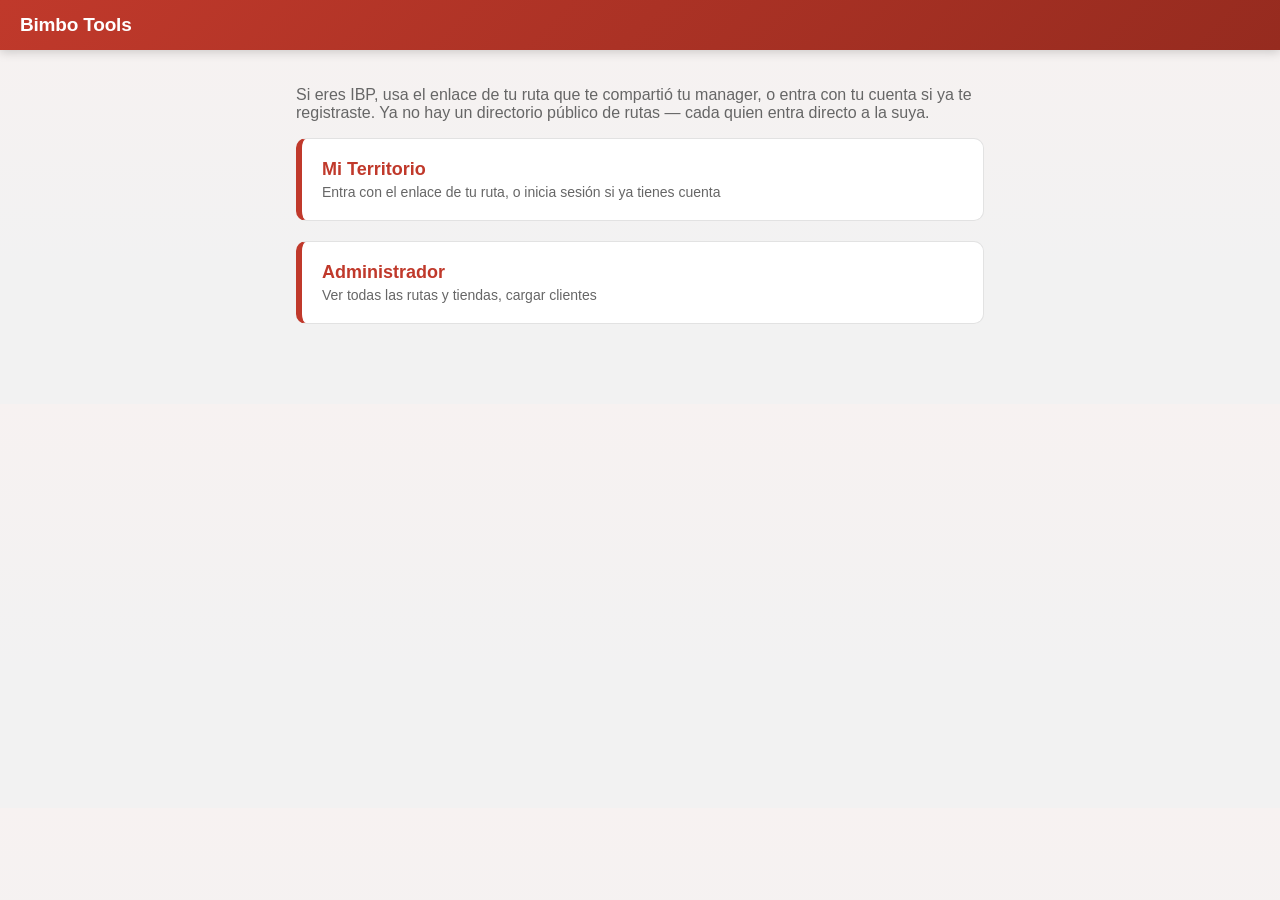
==== index.html @ 42fd271e "Mi Territorio: autenticación real (login + token de 7 días + RLS por rol) Cierra el hueco de segurid" ====
<!DOCTYPE html>
<html lang="es">
<head>
  <meta charset="UTF-8" />
  <meta name="viewport" content="width=device-width, initial-scale=1, viewport-fit=cover" />
  <title>Bimbo Tools</title>
  <link rel="manifest" href="manifest.json" />
  <meta name="theme-color" content="#c0392b" />
  <link rel="icon" href="icons/icon-192.png" />
  <link rel="apple-touch-icon" href="icons/icon-192.png" />
  <link rel="stylesheet" href="css/styles.css" />
</head>
<body>
  <header class="topbar">
    <h1>Bimbo Tools</h1>
  </header>

  <main>
    <p style="color:var(--gray); margin-top: 20px;">
      Si eres IBP, usa el enlace de tu ruta que te compartió tu manager, o entra con tu cuenta si ya te
      registraste. Ya no hay un directorio público de rutas — cada quien entra directo a la suya.
    </p>

    <a class="role-card" href="mi-territorio.html" style="margin-top:12px;">
      <h2>Mi Territorio</h2>
      <p>Entra con el enlace de tu ruta, o inicia sesión si ya tienes cuenta</p>
    </a>

    <a class="role-card" href="admin.html" style="margin-top:20px;">
      <h2>Administrador</h2>
      <p>Ver todas las rutas y tiendas, cargar clientes</p>
    </a>
  </main>

  <script>
    if ("serviceWorker" in navigator) {
      window.addEventListener("load", () => {
        navigator.serviceWorker.register("sw.js").catch(() => {});
      });
    }
  </script>
</body>
</html>
---- css/styles.css ----
:root {
  --accent: #c0392b;
  --accent-dark: #962b1f;
  --dark: #2c2c2c;
  --gray: #666666;
  --gray-light: #f2f2f2;
  --border: #e2e2e2;
  --verde: #2e9e4f;
  --amarillo: #d9a91a;
  --rojo: #c0392b;
  --gris: #9a9a9a;
  --white: #ffffff;
}

* {
  box-sizing: border-box;
}

body {
  margin: 0;
  font-family: -apple-system, "Segoe UI", Roboto, Helvetica, Arial, sans-serif;
  background: var(--gray-light);
  color: var(--dark);
}

header.topbar {
  background: var(--accent);
  color: white;
  padding: 14px 20px;
  display: flex;
  align-items: center;
  justify-content: space-between;
  position: sticky;
  top: 0;
  z-index: 10;
}

header.topbar h1 {
  font-size: 18px;
  margin: 0;
}

header.topbar a.back {
  color: white;
  text-decoration: none;
  font-size: 14px;
  opacity: 0.9;
}

main {
  max-width: 720px;
  margin: 0 auto;
  padding: 16px;
  padding-bottom: 80px;
}

main.wide {
  max-width: 1040px;
}

.card {
  background: white;
  border: 1px solid var(--border);
  border-radius: 12px;
  padding: 16px;
  margin-bottom: 12px;
  box-shadow: 0 1px 2px rgba(0, 0, 0, 0.04), 0 4px 14px rgba(0, 0, 0, 0.04);
}

a.card {
  transition: transform 0.12s ease, box-shadow 0.12s ease;
}

a.card:hover {
  transform: translateY(-2px);
  box-shadow: 0 4px 8px rgba(0, 0, 0, 0.06), 0 10px 24px rgba(0, 0, 0, 0.08);
}

.role-grid {
  display: grid;
  gap: 14px;
  margin-top: 24px;
}

.role-card {
  display: block;
  background: white;
  border: 1px solid var(--border);
  border-left: 6px solid var(--accent);
  border-radius: 10px;
  padding: 20px;
  text-decoration: none;
  color: var(--dark);
}

.role-card h2 {
  margin: 0 0 4px;
  font-size: 18px;
  color: var(--accent);
}

.role-card p {
  margin: 0;
  color: var(--gray);
  font-size: 14px;
}

.stop {
  display: flex;
  align-items: flex-start;
  gap: 12px;
  padding: 14px 0;
  border-bottom: 1px solid var(--border);
}

.stop:last-child {
  border-bottom: none;
}

.stop-order {
  width: 28px;
  height: 28px;
  border-radius: 50%;
  background: var(--gray-light);
  color: var(--dark);
  display: flex;
  align-items: center;
  justify-content: center;
  font-weight: bold;
  font-size: 13px;
  flex-shrink: 0;
}

.stop.visitada .stop-order {
  background: var(--verde);
  color: white;
}

.stop-body {
  flex: 1;
}

.stop-body strong {
  display: block;
  font-size: 15px;
}

.stop-body span.dir {
  color: var(--gray);
  font-size: 13px;
}

.semaforo {
  display: inline-block;
  width: 12px;
  height: 12px;
  border-radius: 50%;
  margin-right: 6px;
  vertical-align: middle;
}

.semaforo.verde { background: var(--verde); }
.semaforo.amarillo { background: var(--amarillo); }
.semaforo.rojo { background: var(--rojo); }
.semaforo.gris { background: var(--gris); }

.badge {
  display: inline-block;
  font-size: 11px;
  padding: 2px 8px;
  border-radius: 999px;
  background: var(--gray-light);
  color: var(--gray);
  margin-left: 6px;
}

.btn {
  border: none;
  border-radius: 8px;
  padding: 8px 14px;
  font-size: 13px;
  cursor: pointer;
  font-weight: 600;
}

.btn-primary {
  background: var(--accent);
  color: white;
}

.btn-secondary {
  background: var(--gray-light);
  color: var(--dark);
}

.btn-small {
  padding: 6px 10px;
  font-size: 12px;
}

.stop-actions {
  display: flex;
  gap: 6px;
  margin-top: 8px;
  flex-wrap: wrap;
}

.progress-bar {
  height: 8px;
  border-radius: 999px;
  background: var(--gray-light);
  overflow: hidden;
  margin-top: 6px;
}

.progress-fill {
  height: 100%;
  background: var(--verde);
}

.kpi-row {
  display: flex;
  gap: 10px;
  margin-top: 10px;
}

.kpi {
  flex: 1;
  background: var(--gray-light);
  border-radius: 8px;
  padding: 10px;
  text-align: center;
}

.kpi .num {
  font-size: 20px;
  font-weight: 700;
  color: var(--accent);
}

.kpi .label {
  font-size: 11px;
  color: var(--gray);
}

.ibp-row {
  display: flex;
  justify-content: space-between;
  align-items: center;
  padding: 12px 0;
  border-bottom: 1px solid var(--border);
  text-decoration: none;
  color: var(--dark);
}

.ibp-row:last-child { border-bottom: none; }

.notif {
  background: #fbeaea;
  border-left: 4px solid var(--accent);
  padding: 10px 12px;
  border-radius: 6px;
  font-size: 13px;
  margin-bottom: 8px;
}

.notif .cuando {
  display: block;
  color: var(--gray);
  font-size: 11px;
  margin-top: 4px;
}

table.data-table {
  width: 100%;
  border-collapse: collapse;
  font-size: 13px;
}

table.data-table th, table.data-table td {
  text-align: left;
  padding: 8px 6px;
  border-bottom: 1px solid var(--border);
}

table.data-table th {
  color: var(--gray);
  font-weight: 600;
  font-size: 12px;
}

.pill-select {
  display: flex;
  gap: 6px;
  flex-wrap: wrap;
  margin-bottom: 14px;
}

.pill {
  padding: 6px 12px;
  border-radius: 999px;
  background: white;
  border: 1px solid var(--border);
  font-size: 13px;
  cursor: pointer;
  text-decoration: none;
  color: var(--dark);
}

.pill.active {
  background: var(--accent);
  border-color: var(--accent);
  color: white;
}

.empty-state {
  text-align: center;
  color: var(--gray);
  padding: 40px 10px;
  font-size: 14px;
}

.seccion-label {
  font-size: 11px;
  text-transform: uppercase;
  letter-spacing: 0.04em;
  color: var(--gray);
  font-weight: 700;
  margin: 16px 0 8px;
  display: flex;
  justify-content: space-between;
  align-items: baseline;
}

.seccion-label .valor {
  font-size: 13px;
  color: var(--dark);
  text-transform: none;
  letter-spacing: 0;
  font-weight: 700;
}

/* ---- Dashboard summary (resumen general arriba del MSL) ---- */

.summary-grid {
  display: grid;
  grid-template-columns: repeat(auto-fit, minmax(140px, 1fr));
  gap: 10px;
  margin-bottom: 18px;
}

.summary-card {
  background: white;
  border-radius: 12px;
  padding: 16px;
  box-shadow: 0 1px 2px rgba(0, 0, 0, 0.04), 0 4px 14px rgba(0, 0, 0, 0.04);
  border-top: 4px solid var(--accent);
}

.summary-card .icon {
  font-size: 20px;
}

.summary-card .num {
  font-size: 26px;
  font-weight: 800;
  color: var(--dark);
  margin-top: 6px;
  line-height: 1;
}

.summary-card .label {
  font-size: 12px;
  color: var(--gray);
  margin-top: 4px;
}

/* ---- Gráfico de barras semanal (Lun..Sáb) ---- */

.semana-chart {
  display: flex;
  gap: 8px;
  align-items: flex-end;
  height: 92px;
  margin-top: 4px;
  padding-top: 18px;
}

.semana-col {
  flex: 1;
  display: flex;
  flex-direction: column;
  align-items: center;
  height: 100%;
}

.semana-frac {
  font-size: 10px;
  color: var(--gray);
  margin-bottom: 4px;
  white-space: nowrap;
}

.semana-track {
  width: 100%;
  max-width: 26px;
  flex: 1;
  background: var(--gray-light);
  border-radius: 6px;
  display: flex;
  align-items: flex-end;
  overflow: hidden;
}

.semana-fill {
  width: 100%;
  border-radius: 6px 6px 0 0;
  background: var(--gris);
  min-height: 4px;
  transition: height 0.25s ease;
}

.semana-fill.parcial { background: var(--amarillo); }
.semana-fill.completo { background: var(--verde); }
.semana-fill.vacio { background: var(--border); }

.semana-col.hoy .semana-track {
  box-shadow: 0 0 0 2px var(--accent);
}

.semana-dia {
  font-size: 10px;
  color: var(--gray);
  margin-top: 6px;
  text-transform: uppercase;
  letter-spacing: 0.02em;
}

.semana-col.hoy .semana-dia {
  color: var(--accent);
  font-weight: 700;
}

/* ---- Edición rápida de clientes (panel admin) ---- */

.cliente-card {
  padding: 14px 16px;
}

.cliente-card .fila-top {
  display: flex;
  gap: 10px;
  align-items: center;
}

.input-inline {
  border: 1px solid transparent;
  background: transparent;
  font-size: 15px;
  font-weight: 600;
  color: var(--dark);
  padding: 4px 6px;
  border-radius: 6px;
  flex: 1;
  min-width: 0;
}

.input-inline:hover,
.input-inline:focus {
  border-color: var(--border);
  background: var(--gray-light);
  outline: none;
}

.input-inline.direccion {
  font-size: 13px;
  font-weight: 400;
  color: var(--gray);
  width: 100%;
  margin-top: 2px;
}

.fila-selects {
  display: flex;
  gap: 8px;
  margin-top: 8px;
}

.fila-selects select {
  margin-top: 0;
  font-size: 12px;
  padding: 6px;
}

.dias-pills {
  display: flex;
  gap: 6px;
  flex-wrap: wrap;
  margin-top: 10px;
}

.dia-pill {
  display: inline-flex;
  align-items: center;
  justify-content: center;
  padding: 6px 12px;
  border-radius: 999px;
  background: var(--gray-light);
  border: 1px solid var(--border);
  font-size: 12px;
  color: var(--gray);
  cursor: pointer;
  user-select: none;
  transition: background 0.1s ease, color 0.1s ease, border-color 0.1s ease;
}

.dia-pill input {
  display: none;
}

.dia-pill.activo {
  background: var(--accent);
  border-color: var(--accent);
  color: white;
  font-weight: 600;
}

.guardado-flash {
  display: inline-block;
  font-size: 11px;
  color: var(--verde);
  margin-left: 6px;
  opacity: 0;
  transition: opacity 0.15s ease;
}

.guardado-flash.mostrar {
  opacity: 1;
}

.pending-note {
  background: #fff8e6;
  border-left: 4px solid var(--amarillo);
  padding: 10px 12px;
  border-radius: 6px;
  font-size: 12px;
  color: var(--gray);
  margin-top: 16px;
}

input[type="file"], input[type="text"], select {
  width: 100%;
  padding: 8px;
  border: 1px solid var(--border);
  border-radius: 6px;
  font-size: 14px;
  margin-top: 4px;
}

label.field {
  display: block;
  font-size: 13px;
  color: var(--gray);
  margin-top: 10px;
}

/* ---- Depuración de ruta (tiendas) ---- */

.tienda-card.alerta {
  border-left: 4px solid var(--rojo);
}

.spark-row {
  display: flex;
  align-items: flex-end;
  gap: 2px;
  height: 26px;
  margin: 10px 0;
}

.spark-bar {
  flex: 1;
  min-height: 3px;
  border-radius: 2px 2px 0 0;
  background: var(--border);
}

.spark-bar.con-venta {
  background: var(--verde);
}

.estado-pills {
  display: flex;
  gap: 6px;
  flex-wrap: wrap;
  margin-top: 10px;
}

.estado-pill {
  display: inline-flex;
  align-items: center;
  padding: 7px 12px;
  border-radius: 999px;
  background: var(--gray-light);
  border: 1px solid var(--border);
  font-size: 12px;
  color: var(--gray);
  cursor: pointer;
  user-select: none;
  font-weight: 600;
}

.estado-pill.activo.activa {
  background: var(--verde);
  border-color: var(--verde);
  color: white;
}

.estado-pill.activo.inactiva {
  background: var(--amarillo);
  border-color: var(--amarillo);
  color: white;
}

.estado-pill.activo.borrar {
  background: var(--rojo);
  border-color: var(--rojo);
  color: white;
}

.motivo-box {
  background: var(--gray-light);
  border-radius: 8px;
  padding: 8px 10px;
  font-size: 12px;
  color: var(--dark);
  margin-top: 8px;
}

.motivo-box .editar {
  color: var(--accent);
  cursor: pointer;
  font-weight: 600;
  margin-left: 6px;
}

.sin-revisar-badge {
  background: var(--gray-light);
  color: var(--gray);
}

/* ---- Topbar con más presencia ---- */

header.topbar {
  background: linear-gradient(135deg, var(--accent), var(--accent-dark));
  box-shadow: 0 2px 10px rgba(0, 0, 0, 0.18);
}

header.topbar h1 {
  font-size: 19px;
  font-weight: 700;
  letter-spacing: -0.01em;
}

body {
  background: linear-gradient(180deg, #f7f2f1 0%, var(--gray-light) 260px);
}

/* ---- Encabezado de sección con ícono (arriba de un bloque de contenido) ---- */

.seccion-header {
  display: flex;
  align-items: baseline;
  gap: 8px;
  margin: 6px 2px 10px;
}

.seccion-header .icono {
  font-size: 17px;
}

.seccion-header h2 {
  margin: 0;
  font-size: 15px;
  font-weight: 800;
  color: var(--dark);
}

.seccion-header .conteo {
  margin-left: auto;
  font-size: 12px;
  color: var(--gray);
  font-weight: 600;
}

/* ---- Pestañas de navegación un poco más presentes ---- */

.pill-select.tabs-nav {
  gap: 8px;
  margin-bottom: 18px;
}

.pill-select.tabs-nav .pill {
  padding: 9px 16px;
  font-size: 13.5px;
  font-weight: 700;
  box-shadow: 0 1px 2px rgba(0, 0, 0, 0.03);
}

.pill-select.tabs-nav .pill.active {
  box-shadow: 0 2px 8px rgba(192, 57, 43, 0.35);
}

/* ---- Badges de estatus con color semántico (Mi Territorio / admin) ---- */

.badge-estatus {
  font-weight: 700;
}

/* ---- Admin: quién está editando (Mi Territorio) ---- */

.admin-identidad {
  display: flex;
  align-items: center;
  gap: 8px;
  flex-wrap: wrap;
  font-size: 13px;
  color: var(--gray);
  background: white;
  border-radius: 10px;
  padding: 10px 14px;
  margin-bottom: 14px;
  box-shadow: 0 1px 4px rgba(0, 0, 0, 0.06);
}

.admin-identidad strong {
  color: var(--dark);
}

/* ---- Modal genérico (admin: editar/reiniciar una tienda) ---- */

.modal-overlay {
  position: fixed;
  inset: 0;
  background: rgba(0, 0, 0, 0.45);
  display: none;
  align-items: flex-start;
  justify-content: center;
  padding: 24px 14px;
  overflow-y: auto;
  z-index: 100;
}

.modal {
  background: white;
  border-radius: 14px;
  max-width: 480px;
  width: 100%;
  padding: 18px;
  box-shadow: 0 12px 40px rgba(0, 0, 0, 0.25);
}

.modal-header {
  display: flex;
  justify-content: space-between;
  align-items: center;
  margin-bottom: 6px;
}

.modal-header strong {
  font-size: 16px;
}

.modal-close {
  cursor: pointer;
  font-size: 18px;
  color: var(--gray);
  padding: 4px 8px;
  line-height: 1;
}

.btn-danger {
  background: var(--rojo);
  color: white;
}

/* ---- Historial de cambios (dentro del modal, admin.html) ---- */

.historial-item {
  border-top: 1px solid var(--border);
  padding: 8px 0;
  font-size: 12.5px;
}

.historial-item:first-child {
  border-top: none;
}

.historial-detalle {
  color: var(--dark);
  margin: 2px 0;
}

.historial-fecha {
  color: var(--gray);
  font-size: 11px;
}

/* ---- Activación guiada (mi-territorio.html y modal de admin.html):
   activar una tienda exige frecuencia + al menos un día. Mientras falta
   algo, no se guarda — se resalta el siguiente campo y se hace scroll/foco
   hacia él. ---- */

.estado-pill.pendiente {
  background: white;
  border: 2px dashed var(--amarillo);
  color: #8a6103;
}

.hint-paso {
  margin-top: 10px;
  padding: 7px 11px;
  background: #fff4d9;
  border: 1px dashed var(--amarillo);
  border-radius: 8px;
  font-size: 12px;
  font-weight: 700;
  color: #8a6103;
}

.campo-guia {
  border-radius: 10px;
  animation: pulso-guia 1.4s ease-in-out infinite;
}

.campo-guia select,
.dias-pills.campo-guia {
  outline: 2px solid var(--amarillo);
  outline-offset: 2px;
  border-radius: 8px;
}

@keyframes pulso-guia {
  0%, 100% { box-shadow: 0 0 0 0 rgba(217, 169, 26, 0.35); }
  50% { box-shadow: 0 0 0 6px rgba(217, 169, 26, 0); }
}

.badge-estatus.activa {
  background: rgba(46, 158, 79, 0.14);
  color: #1f7a3c;
}

.badge-estatus.inactiva {
  background: rgba(217, 169, 26, 0.18);
  color: #8a6a12;
}

.badge-estatus.sinrevisar {
  background: var(--gray-light);
  color: var(--gray);
}

/* ---- Grid de tarjetas de ruta (enlaces por territorio) ---- */

.rutas-grid {
  display: grid;
  grid-template-columns: repeat(auto-fill, minmax(230px, 1fr));
  gap: 10px;
}

.ruta-card {
  display: block;
  background: white;
  border: 1px solid var(--border);
  border-radius: 12px;
  padding: 12px 14px;
  box-shadow: 0 1px 2px rgba(0, 0, 0, 0.04);
  transition: box-shadow 0.15s ease, transform 0.15s ease;
  color: inherit;
  text-decoration: none;
}

.ruta-card:hover {
  box-shadow: 0 6px 16px rgba(0, 0, 0, 0.08);
  transform: translateY(-1px);
}

.ruta-card .ruta-titulo {
  display: flex;
  align-items: baseline;
  gap: 8px;
  flex-wrap: wrap;
}

.ruta-card .ruta-num {
  display: inline-flex;
  align-items: center;
  font-size: 11px;
  font-weight: 800;
  color: white;
  background: var(--accent);
  border-radius: 6px;
  padding: 3px 8px;
  letter-spacing: 0.02em;
  flex-shrink: 0;
}

.ruta-card .ruta-propietario {
  font-size: 15px;
  font-weight: 700;
  color: var(--dark);
}

.ruta-card .ruta-conteo {
  display: block;
  font-size: 12px;
  color: var(--gray);
  margin-top: 4px;
}

.ruta-card .ruta-actions {
  display: flex;
  gap: 8px;
  margin-top: 10px;
}

.ruta-card .ruta-actions .btn {
  flex: 1;
  text-align: center;
}

/* ---- Correo autoreportado por token, dentro de la tarjeta de ruta ---- */

.correo-capturado {
  display: flex;
  align-items: center;
  gap: 6px;
  font-size: 12px;
  color: var(--dark);
  background: var(--gray-light);
  border-radius: 6px;
  padding: 5px 8px;
  margin-top: 8px;
}

.correo-capturado.sin-correo {
  color: var(--gray);
  font-style: italic;
}

.link-chico {
  margin-left: auto;
  color: var(--accent);
  cursor: pointer;
  font-weight: 700;
}

/* ---- Tabla mejorada: encabezado fijo, zebra, hover, scroll acotado ---- */

.tabla-scroll {
  max-height: 62vh;
  overflow: auto;
  border-radius: 10px;
  border: 1px solid var(--border);
}

table.data-table thead th {
  position: sticky;
  top: 0;
  background: var(--dark);
  color: white;
  font-size: 11px;
  text-transform: uppercase;
  letter-spacing: 0.03em;
  border-bottom: none;
}

table.data-table tbody tr:nth-child(even) {
  background: #faf8f7;
}

table.data-table tbody tr:hover {
  background: #fbeceb;
}

table.data-table td {
  font-size: 13px;
}
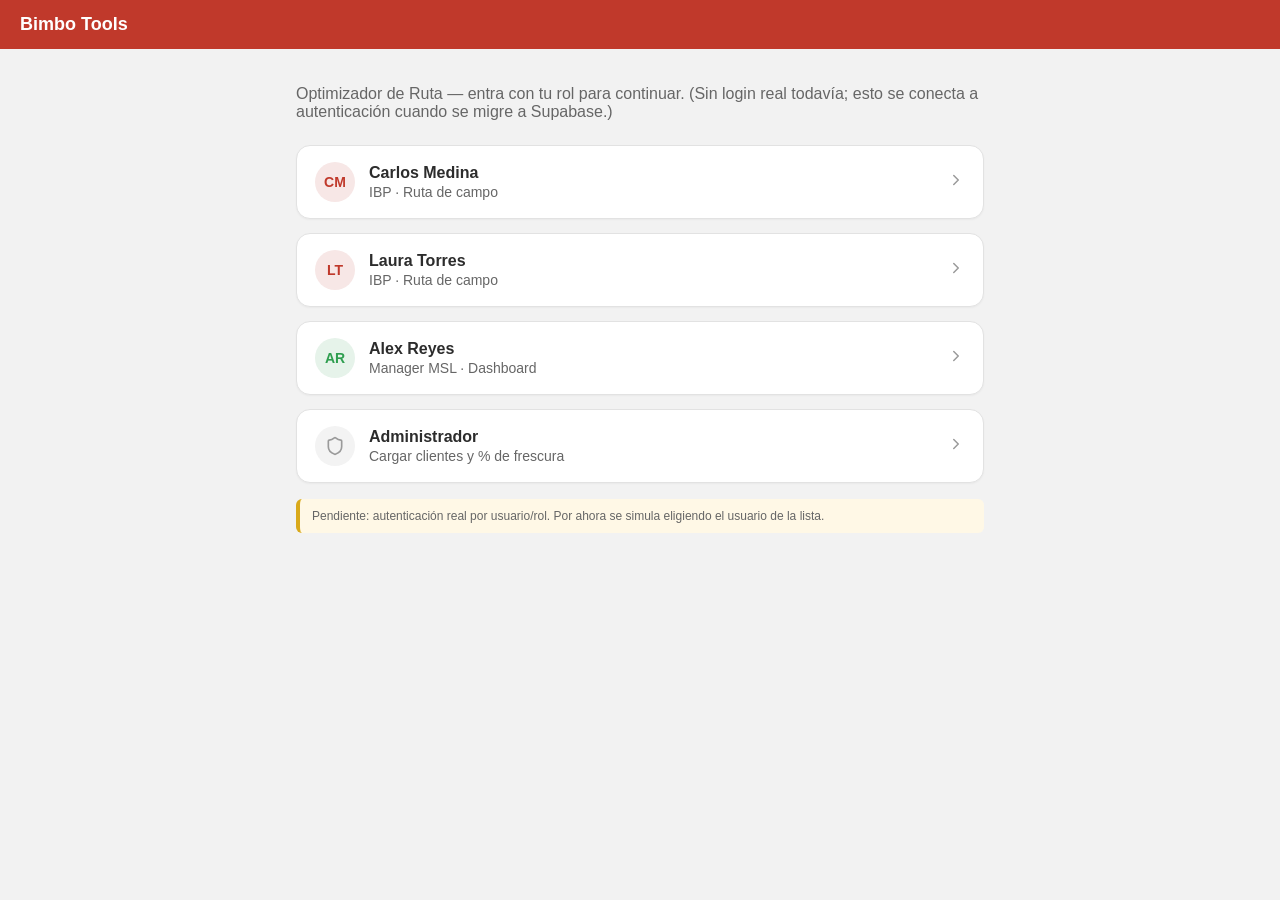
==== commit 7d0f7518: "Estilo de tarjetas shadcn en toda la app - js/ui.js: helpers compartidos (iconos SVG, statCard, semá" ====
--- a/index.html
+++ b/index.html
@@ -17,22 +17,57 @@
 
   <main>
     <p style="color:var(--gray); margin-top: 20px;">
-      Si eres IBP, usa el enlace de tu ruta que te compartió tu manager, o entra con tu cuenta si ya te
-      registraste. Ya no hay un directorio público de rutas — cada quien entra directo a la suya.
+      Optimizador de Ruta — entra con tu rol para continuar. (Sin login real todavía;
+      esto se conecta a autenticación cuando se migre a Supabase.)
     </p>
 
-    <a class="role-card" href="mi-territorio.html" style="margin-top:12px;">
-      <h2>Mi Territorio</h2>
-      <p>Entra con el enlace de tu ruta, o inicia sesión si ya tienes cuenta</p>
-    </a>
+    <div class="role-grid" id="roleGrid"></div>
 
-    <a class="role-card" href="admin.html" style="margin-top:20px;">
-      <h2>Administrador</h2>
-      <p>Ver todas las rutas y tiendas, cargar clientes</p>
-    </a>
+    <div class="pending-note">
+      Pendiente: autenticación real por usuario/rol. Por ahora se simula eligiendo
+      el usuario de la lista.
+    </div>
   </main>
 
+  <script src="js/data.js"></script>
+  <script src="js/ui.js"></script>
   <script>
+    function roleCard(href, avatar, tono, titulo, sub) {
+      return `
+        <a class="role-card" href="${href}">
+          <span class="avatar tono-${tono}">${avatar}</span>
+          <div class="nombre">
+            <h2>${titulo}</h2>
+            <p>${sub}</p>
+          </div>
+          <span class="chevron">${BimboUI.icono("chevron", 18)}</span>
+        </a>
+      `;
+    }
+
+    async function render() {
+      await BimboData.init();
+      const grid = document.getElementById("roleGrid");
+      const usuarios = BimboData.getUsuarios();
+
+      grid.innerHTML = usuarios
+        .map((u) => {
+          const href =
+            u.rol === "IBP"
+              ? `ibp.html?u=${u.id}`
+              : u.rol === "MSL"
+              ? `msl.html?u=${u.id}`
+              : `admin.html`;
+          const rolLabel =
+            u.rol === "IBP" ? "IBP · Ruta de campo" : u.rol === "MSL" ? "Manager MSL · Dashboard" : "Administrador";
+          const tono = u.rol === "IBP" ? "accent" : u.rol === "MSL" ? "verde" : "gris";
+          return roleCard(href, BimboUI.iniciales(u.nombre), tono, u.nombre, rolLabel);
+        })
+        .join("") +
+        roleCard("admin.html", BimboUI.icono("shield", 20), "gris", "Administrador", "Cargar clientes y % de frescura");
+    }
+    render();
+
     if ("serviceWorker" in navigator) {
       window.addEventListener("load", () => {
         navigator.serviceWorker.register("sw.js").catch(() => {});
--- a/css/styles.css
+++ b/css/styles.css
@@ -340,39 +340,213 @@
   font-weight: 700;
 }
 
-/* ---- Dashboard summary (resumen general arriba del MSL) ---- */
+/* ---- Dashboard cards (estilo shadcn/ui: título + icono, valor, detalle, medidor) ---- */
 
 .summary-grid {
   display: grid;
-  grid-template-columns: repeat(auto-fit, minmax(140px, 1fr));
-  gap: 10px;
+  grid-template-columns: repeat(auto-fit, minmax(160px, 1fr));
+  gap: 12px;
   margin-bottom: 18px;
 }
 
-.summary-card {
-  background: white;
-  border-radius: 12px;
-  padding: 16px;
-  box-shadow: 0 1px 2px rgba(0, 0, 0, 0.04), 0 4px 14px rgba(0, 0, 0, 0.04);
-  border-top: 4px solid var(--accent);
-}
-
-.summary-card .icon {
+.stat-card {
+  background: var(--white);
+  border: 1px solid var(--border);
+  border-radius: 14px;
+  padding: 16px 18px;
+  box-shadow: 0 1px 2px rgba(0, 0, 0, 0.04);
+  display: flex;
+  flex-direction: column;
+  gap: 6px;
+  min-width: 0;
+}
+
+.stat-head {
+  display: flex;
+  justify-content: space-between;
+  align-items: center;
+  gap: 8px;
+}
+
+.stat-title {
+  font-size: 13px;
+  font-weight: 600;
+  color: var(--gray);
+}
+
+.stat-icon {
+  width: 32px;
+  height: 32px;
+  border-radius: 9px;
+  display: inline-flex;
+  align-items: center;
+  justify-content: center;
+  flex-shrink: 0;
+  background: color-mix(in srgb, var(--tono, var(--accent)) 12%, white);
+  color: var(--tono, var(--accent));
+}
+
+.stat-icon svg { width: 17px; height: 17px; }
+
+.stat-value {
+  font-size: 30px;
+  font-weight: 800;
+  line-height: 1.05;
+  letter-spacing: -0.02em;
+  font-variant-numeric: tabular-nums;
+  color: var(--dark);
+}
+
+.stat-sub {
+  font-size: 12px;
+  color: var(--gray);
+  display: flex;
+  align-items: center;
+  gap: 6px;
+  flex-wrap: wrap;
+}
+
+.stat-meter {
+  height: 6px;
+  border-radius: 999px;
+  background: var(--gray-light);
+  overflow: hidden;
+  margin-top: 4px;
+}
+
+.stat-meter > span {
+  display: block;
+  height: 100%;
+  border-radius: 999px;
+  background: var(--tono, var(--accent));
+  transition: width 0.4s ease;
+}
+
+.chip {
+  display: inline-flex;
+  align-items: center;
+  gap: 4px;
+  font-size: 11px;
+  font-weight: 600;
+  padding: 2px 8px;
+  border-radius: 999px;
+  border: 1px solid color-mix(in srgb, var(--tono, var(--gris)) 30%, white);
+  background: color-mix(in srgb, var(--tono, var(--gris)) 10%, white);
+  color: color-mix(in srgb, var(--tono, var(--gris)) 80%, black);
+  white-space: nowrap;
+}
+
+.chip::before {
+  content: "";
+  width: 6px;
+  height: 6px;
+  border-radius: 50%;
+  background: var(--tono, var(--gris));
+}
+
+.tono-verde { --tono: var(--verde); }
+.tono-amarillo { --tono: var(--amarillo); }
+.tono-rojo { --tono: var(--rojo); }
+.tono-gris { --tono: var(--gris); }
+.tono-accent { --tono: var(--accent); }
+
+@media (max-width: 480px) {
+  .stat-card { padding: 14px; }
+  .stat-value { font-size: 24px; }
+  .stat-icon { width: 28px; height: 28px; }
+}
+
+/* ---- Tarjeta por IBP ---- */
+
+.ibp-grid {
+  display: grid;
+  grid-template-columns: repeat(auto-fill, minmax(320px, 1fr));
+  gap: 12px;
+}
+
+.ibp-grid > .card { margin-bottom: 0; }
+
+a.ibp-card {
+  display: block;
+  text-decoration: none;
+  color: inherit;
+  border-radius: 14px;
+}
+
+a.ibp-card:hover { border-color: color-mix(in srgb, var(--accent) 35%, var(--border)); }
+
+.ibp-head {
+  display: flex;
+  align-items: center;
+  gap: 12px;
+}
+
+.avatar {
+  width: 40px;
+  height: 40px;
+  border-radius: 50%;
+  background: color-mix(in srgb, var(--accent) 12%, white);
+  color: var(--accent);
+  font-weight: 800;
+  font-size: 14px;
+  display: inline-flex;
+  align-items: center;
+  justify-content: center;
+  flex-shrink: 0;
+}
+
+.ibp-head .nombre {
+  flex: 1;
+  min-width: 0;
+}
+
+.ibp-head .nombre strong {
+  display: block;
+  font-size: 15px;
+  line-height: 1.25;
+}
+
+.ibp-head .nombre span {
+  font-size: 12px;
+  color: var(--gray);
+}
+
+.ibp-head .chevron {
+  color: var(--gris);
+  transition: transform 0.12s ease, color 0.12s ease;
+}
+
+a.ibp-card:hover .chevron {
+  transform: translateX(3px);
+  color: var(--accent);
+}
+
+.kpi-strip {
+  display: grid;
+  grid-template-columns: repeat(3, 1fr);
+  margin-top: 14px;
+  border: 1px solid var(--border);
+  border-radius: 10px;
+  overflow: hidden;
+}
+
+.kpi-strip > div {
+  padding: 10px 12px;
+  border-left: 1px solid var(--border);
+}
+
+.kpi-strip > div:first-child { border-left: none; }
+
+.kpi-strip .num {
   font-size: 20px;
-}
-
-.summary-card .num {
-  font-size: 26px;
   font-weight: 800;
-  color: var(--dark);
-  margin-top: 6px;
-  line-height: 1;
-}
-
-.summary-card .label {
-  font-size: 12px;
-  color: var(--gray);
-  margin-top: 4px;
+  font-variant-numeric: tabular-nums;
+  color: var(--tono, var(--dark));
+}
+
+.kpi-strip .label {
+  font-size: 11px;
+  color: var(--gray);
 }
 
 /* ---- Gráfico de barras semanal (Lun..Sáb) ---- */
@@ -564,425 +738,172 @@
   margin-top: 10px;
 }
 
-/* ---- Depuración de ruta (tiendas) ---- */
-
-.tienda-card.alerta {
-  border-left: 4px solid var(--rojo);
-}
-
-.spark-row {
-  display: flex;
-  align-items: flex-end;
-  gap: 2px;
-  height: 26px;
-  margin: 10px 0;
-}
-
-.spark-bar {
-  flex: 1;
-  min-height: 3px;
-  border-radius: 2px 2px 0 0;
-  background: var(--border);
-}
-
-.spark-bar.con-venta {
-  background: var(--verde);
-}
-
-.estado-pills {
-  display: flex;
-  gap: 6px;
-  flex-wrap: wrap;
-  margin-top: 10px;
-}
-
-.estado-pill {
-  display: inline-flex;
-  align-items: center;
-  padding: 7px 12px;
-  border-radius: 999px;
-  background: var(--gray-light);
-  border: 1px solid var(--border);
-  font-size: 12px;
-  color: var(--gray);
-  cursor: pointer;
-  user-select: none;
-  font-weight: 600;
-}
-
-.estado-pill.activo.activa {
-  background: var(--verde);
-  border-color: var(--verde);
-  color: white;
-}
-
-.estado-pill.activo.inactiva {
-  background: var(--amarillo);
-  border-color: var(--amarillo);
-  color: white;
-}
-
-.estado-pill.activo.borrar {
-  background: var(--rojo);
-  border-color: var(--rojo);
-  color: white;
-}
-
-.motivo-box {
-  background: var(--gray-light);
-  border-radius: 8px;
-  padding: 8px 10px;
-  font-size: 12px;
-  color: var(--dark);
-  margin-top: 8px;
-}
-
-.motivo-box .editar {
-  color: var(--accent);
-  cursor: pointer;
-  font-weight: 600;
-  margin-left: 6px;
-}
-
-.sin-revisar-badge {
-  background: var(--gray-light);
-  color: var(--gray);
-}
-
-/* ---- Topbar con más presencia ---- */
-
-header.topbar {
-  background: linear-gradient(135deg, var(--accent), var(--accent-dark));
-  box-shadow: 0 2px 10px rgba(0, 0, 0, 0.18);
-}
-
-header.topbar h1 {
-  font-size: 19px;
-  font-weight: 700;
-  letter-spacing: -0.01em;
-}
-
-body {
-  background: linear-gradient(180deg, #f7f2f1 0%, var(--gray-light) 260px);
-}
-
-/* ---- Encabezado de sección con ícono (arriba de un bloque de contenido) ---- */
-
-.seccion-header {
-  display: flex;
-  align-items: baseline;
-  gap: 8px;
-  margin: 6px 2px 10px;
-}
-
-.seccion-header .icono {
-  font-size: 17px;
-}
-
-.seccion-header h2 {
-  margin: 0;
-  font-size: 15px;
-  font-weight: 800;
-  color: var(--dark);
-}
-
-.seccion-header .conteo {
-  margin-left: auto;
-  font-size: 12px;
-  color: var(--gray);
-  font-weight: 600;
-}
-
-/* ---- Pestañas de navegación un poco más presentes ---- */
-
-.pill-select.tabs-nav {
-  gap: 8px;
-  margin-bottom: 18px;
-}
-
-.pill-select.tabs-nav .pill {
-  padding: 9px 16px;
-  font-size: 13.5px;
-  font-weight: 700;
-  box-shadow: 0 1px 2px rgba(0, 0, 0, 0.03);
-}
-
-.pill-select.tabs-nav .pill.active {
-  box-shadow: 0 2px 8px rgba(192, 57, 43, 0.35);
-}
-
-/* ---- Badges de estatus con color semántico (Mi Territorio / admin) ---- */
-
-.badge-estatus {
-  font-weight: 700;
-}
-
-/* ---- Admin: quién está editando (Mi Territorio) ---- */
-
-.admin-identidad {
-  display: flex;
-  align-items: center;
-  gap: 8px;
-  flex-wrap: wrap;
-  font-size: 13px;
-  color: var(--gray);
-  background: white;
-  border-radius: 10px;
-  padding: 10px 14px;
-  margin-bottom: 14px;
-  box-shadow: 0 1px 4px rgba(0, 0, 0, 0.06);
-}
-
-.admin-identidad strong {
-  color: var(--dark);
-}
-
-/* ---- Modal genérico (admin: editar/reiniciar una tienda) ---- */
-
-.modal-overlay {
-  position: fixed;
-  inset: 0;
-  background: rgba(0, 0, 0, 0.45);
-  display: none;
+/* ---- Encabezado de tarjeta (título + descripción + acción) ---- */
+
+.card-head {
+  display: flex;
+  justify-content: space-between;
   align-items: flex-start;
-  justify-content: center;
-  padding: 24px 14px;
-  overflow-y: auto;
-  z-index: 100;
-}
-
-.modal {
-  background: white;
-  border-radius: 14px;
-  max-width: 480px;
-  width: 100%;
-  padding: 18px;
-  box-shadow: 0 12px 40px rgba(0, 0, 0, 0.25);
-}
-
-.modal-header {
-  display: flex;
-  justify-content: space-between;
-  align-items: center;
-  margin-bottom: 6px;
-}
-
-.modal-header strong {
-  font-size: 16px;
-}
-
-.modal-close {
-  cursor: pointer;
-  font-size: 18px;
-  color: var(--gray);
-  padding: 4px 8px;
-  line-height: 1;
-}
-
-.btn-danger {
-  background: var(--rojo);
-  color: white;
-}
-
-/* ---- Historial de cambios (dentro del modal, admin.html) ---- */
-
-.historial-item {
-  border-top: 1px solid var(--border);
-  padding: 8px 0;
-  font-size: 12.5px;
-}
-
-.historial-item:first-child {
-  border-top: none;
-}
-
-.historial-detalle {
-  color: var(--dark);
-  margin: 2px 0;
-}
-
-.historial-fecha {
-  color: var(--gray);
-  font-size: 11px;
-}
-
-/* ---- Activación guiada (mi-territorio.html y modal de admin.html):
-   activar una tienda exige frecuencia + al menos un día. Mientras falta
-   algo, no se guarda — se resalta el siguiente campo y se hace scroll/foco
-   hacia él. ---- */
-
-.estado-pill.pendiente {
-  background: white;
-  border: 2px dashed var(--amarillo);
-  color: #8a6103;
-}
-
-.hint-paso {
-  margin-top: 10px;
-  padding: 7px 11px;
-  background: #fff4d9;
-  border: 1px dashed var(--amarillo);
-  border-radius: 8px;
-  font-size: 12px;
-  font-weight: 700;
-  color: #8a6103;
-}
-
-.campo-guia {
-  border-radius: 10px;
-  animation: pulso-guia 1.4s ease-in-out infinite;
-}
-
-.campo-guia select,
-.dias-pills.campo-guia {
-  outline: 2px solid var(--amarillo);
-  outline-offset: 2px;
-  border-radius: 8px;
-}
-
-@keyframes pulso-guia {
-  0%, 100% { box-shadow: 0 0 0 0 rgba(217, 169, 26, 0.35); }
-  50% { box-shadow: 0 0 0 6px rgba(217, 169, 26, 0); }
-}
-
-.badge-estatus.activa {
-  background: rgba(46, 158, 79, 0.14);
-  color: #1f7a3c;
-}
-
-.badge-estatus.inactiva {
-  background: rgba(217, 169, 26, 0.18);
-  color: #8a6a12;
-}
-
-.badge-estatus.sinrevisar {
-  background: var(--gray-light);
-  color: var(--gray);
-}
-
-/* ---- Grid de tarjetas de ruta (enlaces por territorio) ---- */
-
-.rutas-grid {
-  display: grid;
-  grid-template-columns: repeat(auto-fill, minmax(230px, 1fr));
-  gap: 10px;
-}
-
-.ruta-card {
-  display: block;
-  background: white;
-  border: 1px solid var(--border);
-  border-radius: 12px;
-  padding: 12px 14px;
-  box-shadow: 0 1px 2px rgba(0, 0, 0, 0.04);
-  transition: box-shadow 0.15s ease, transform 0.15s ease;
-  color: inherit;
-  text-decoration: none;
-}
-
-.ruta-card:hover {
-  box-shadow: 0 6px 16px rgba(0, 0, 0, 0.08);
-  transform: translateY(-1px);
-}
-
-.ruta-card .ruta-titulo {
-  display: flex;
-  align-items: baseline;
-  gap: 8px;
-  flex-wrap: wrap;
-}
-
-.ruta-card .ruta-num {
-  display: inline-flex;
-  align-items: center;
-  font-size: 11px;
-  font-weight: 800;
-  color: white;
-  background: var(--accent);
-  border-radius: 6px;
-  padding: 3px 8px;
-  letter-spacing: 0.02em;
-  flex-shrink: 0;
-}
-
-.ruta-card .ruta-propietario {
+  gap: 12px;
+}
+
+.card-head .card-title {
   font-size: 15px;
   font-weight: 700;
-  color: var(--dark);
-}
-
-.ruta-card .ruta-conteo {
-  display: block;
+  margin: 0;
+  display: flex;
+  align-items: center;
+  gap: 8px;
+}
+
+.card-head .card-title svg { color: var(--accent); }
+
+.card-desc {
   font-size: 12px;
   color: var(--gray);
-  margin-top: 4px;
-}
-
-.ruta-card .ruta-actions {
-  display: flex;
-  gap: 8px;
-  margin-top: 10px;
-}
-
-.ruta-card .ruta-actions .btn {
-  flex: 1;
-  text-align: center;
-}
-
-/* ---- Correo autoreportado por token, dentro de la tarjeta de ruta ---- */
-
-.correo-capturado {
+  margin: 4px 0 0;
+  line-height: 1.45;
+}
+
+.card-head + .stop,
+.card-head + div > .stop:first-child { margin-top: 6px; }
+
+.meta-line {
   display: flex;
   align-items: center;
   gap: 6px;
   font-size: 12px;
+  color: var(--gray);
+  margin-top: 10px;
+}
+
+.meta-line svg { flex-shrink: 0; color: var(--gris); }
+
+.chip-row {
+  display: flex;
+  flex-wrap: wrap;
+  gap: 6px;
+  margin-top: 6px;
+}
+
+/* ---- Botón de icono en la barra superior (notificaciones) ---- */
+
+.icon-btn {
+  position: relative;
+  color: white;
+  display: inline-flex;
+  align-items: center;
+  justify-content: center;
+  width: 34px;
+  height: 34px;
+  border-radius: 9px;
+  text-decoration: none;
+}
+
+.icon-btn:hover { background: rgba(255, 255, 255, 0.15); }
+
+.icon-btn .contador {
+  position: absolute;
+  top: 2px;
+  right: 2px;
+  min-width: 16px;
+  height: 16px;
+  padding: 0 4px;
+  border-radius: 999px;
+  background: white;
+  color: var(--accent);
+  font-size: 10px;
+  font-weight: 800;
+  display: inline-flex;
+  align-items: center;
+  justify-content: center;
+}
+
+.icon-btn .contador:empty { display: none; }
+
+.btn {
+  display: inline-flex;
+  align-items: center;
+  gap: 6px;
+  white-space: nowrap;
+}
+
+.btn svg { flex-shrink: 0; }
+
+.btn-primary:hover { background: var(--accent-dark); }
+.btn-secondary { border: 1px solid var(--border); }
+.btn-secondary:hover { background: #e8e8e8; }
+
+/* ---- Selector de rol (inicio) ---- */
+
+.role-card {
+  display: flex;
+  align-items: center;
+  gap: 14px;
+  border-left: 1px solid var(--border);
+  border-radius: 14px;
+  padding: 16px 18px;
+  box-shadow: 0 1px 2px rgba(0, 0, 0, 0.04);
+  transition: border-color 0.12s ease, box-shadow 0.12s ease;
+}
+
+.role-card:hover {
+  border-color: color-mix(in srgb, var(--accent) 35%, var(--border));
+  box-shadow: 0 4px 14px rgba(0, 0, 0, 0.06);
+}
+
+.role-card .nombre { flex: 1; min-width: 0; }
+
+.role-card h2 {
   color: var(--dark);
-  background: var(--gray-light);
-  border-radius: 6px;
-  padding: 5px 8px;
-  margin-top: 8px;
-}
-
-.correo-capturado.sin-correo {
-  color: var(--gray);
-  font-style: italic;
-}
-
-.link-chico {
-  margin-left: auto;
+  font-size: 16px;
+  margin: 0 0 2px;
+}
+
+.role-card .chevron {
+  color: var(--gris);
+  transition: transform 0.12s ease, color 0.12s ease;
+}
+
+.role-card:hover .chevron {
+  transform: translateX(3px);
   color: var(--accent);
-  cursor: pointer;
-  font-weight: 700;
-}
-
-/* ---- Tabla mejorada: encabezado fijo, zebra, hover, scroll acotado ---- */
-
-.tabla-scroll {
-  max-height: 62vh;
-  overflow: auto;
-  border-radius: 10px;
-  border: 1px solid var(--border);
-}
-
-table.data-table thead th {
-  position: sticky;
-  top: 0;
-  background: var(--dark);
-  color: white;
+}
+
+.avatar.tono-verde, .avatar.tono-amarillo, .avatar.tono-gris, .avatar.tono-accent {
+  background: color-mix(in srgb, var(--tono) 12%, white);
+  color: var(--tono);
+}
+
+.avatar.cuadrado { border-radius: 11px; }
+
+/* ---- Historial / notificaciones como timeline ---- */
+
+.timeline-item {
+  display: flex;
+  gap: 12px;
+  padding: 12px 0;
+  border-bottom: 1px solid var(--border);
+  font-size: 13px;
+}
+
+.timeline-item:last-child { border-bottom: none; }
+
+.timeline-item .dot {
+  width: 30px;
+  height: 30px;
+  border-radius: 50%;
+  flex-shrink: 0;
+  display: inline-flex;
+  align-items: center;
+  justify-content: center;
+  background: color-mix(in srgb, var(--accent) 10%, white);
+  color: var(--accent);
+}
+
+.timeline-item .cuando {
+  display: block;
+  color: var(--gray);
   font-size: 11px;
-  text-transform: uppercase;
-  letter-spacing: 0.03em;
-  border-bottom: none;
-}
-
-table.data-table tbody tr:nth-child(even) {
-  background: #faf8f7;
-}
-
-table.data-table tbody tr:hover {
-  background: #fbeceb;
-}
-
-table.data-table td {
-  font-size: 13px;
-}
+  margin-top: 3px;
+}
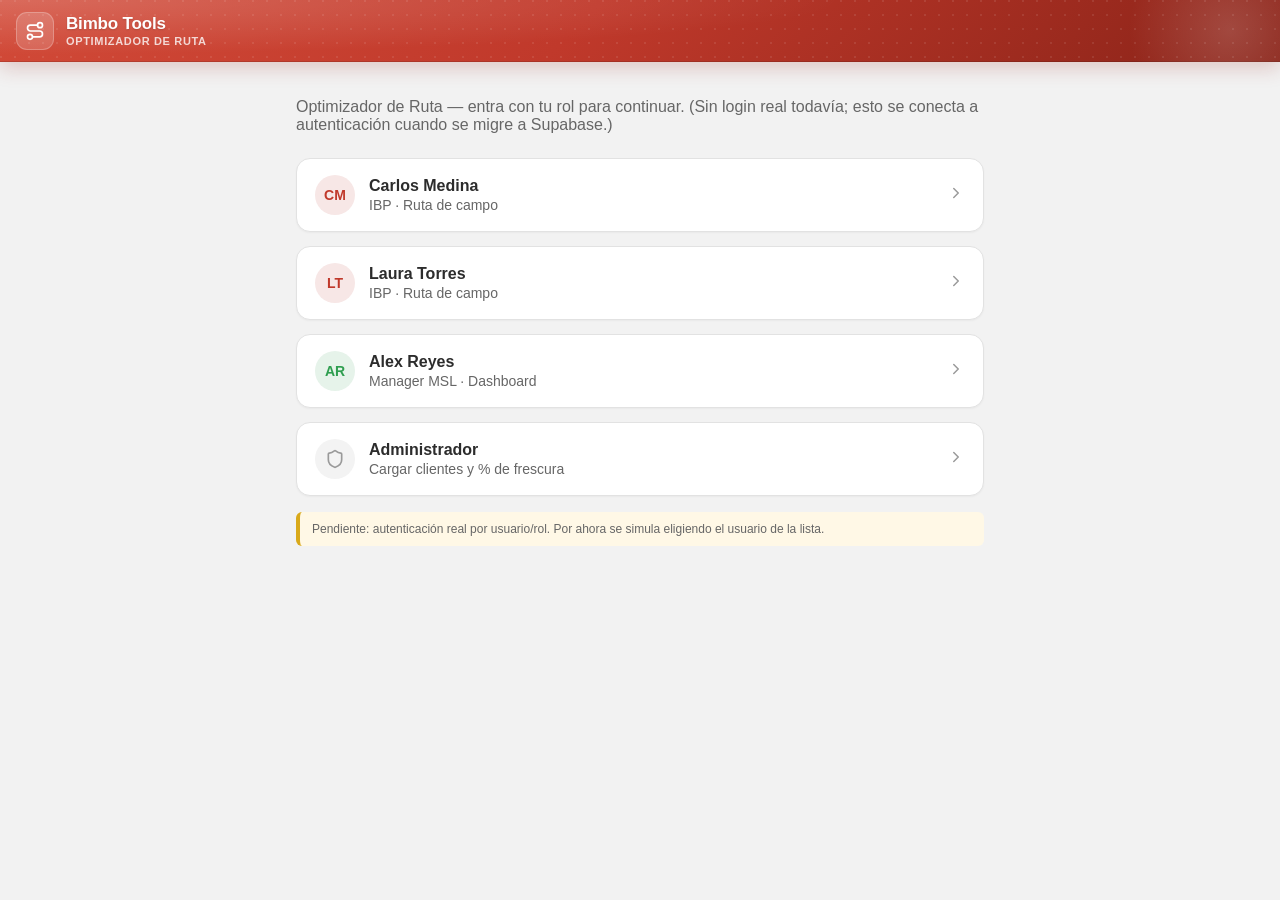
==== commit f7076e79: "Barra superior con degradado, textura sutil y subtítulo - Degradado diagonal rojo con luz suave, tra" ====
--- a/index.html
+++ b/index.html
@@ -12,7 +12,10 @@
 </head>
 <body>
   <header class="topbar">
-    <h1>Bimbo Tools</h1>
+    <div class="topbar-brand">
+      <span class="brand-mark"><svg viewBox="0 0 24 24" width="20" height="20" fill="none" stroke="currentColor" stroke-width="2" stroke-linecap="round" stroke-linejoin="round" aria-hidden="true"><circle cx="6" cy="19" r="3"/><path d="M9 19h8.5a3.5 3.5 0 0 0 0-7h-11a3.5 3.5 0 0 1 0-7H15"/><circle cx="18" cy="5" r="3"/></svg></span>
+      <div class="topbar-title"><h1>Bimbo Tools</h1><span class="topbar-sub">Optimizador de Ruta</span></div>
+    </div>
   </header>
 
   <main>
--- a/css/styles.css
+++ b/css/styles.css
@@ -24,28 +24,115 @@
 }
 
 header.topbar {
-  background: var(--accent);
+  --topbar-1: #d24a38;
+  --topbar-2: var(--accent);
+  --topbar-3: #8a2318;
   color: white;
-  padding: 14px 20px;
+  padding: 12px 16px;
+  padding-top: calc(12px + env(safe-area-inset-top));
   display: flex;
   align-items: center;
   justify-content: space-between;
+  gap: 12px;
   position: sticky;
   top: 0;
   z-index: 10;
+  overflow: hidden;
+  /* luz suave arriba a la izquierda + trama de puntos muy tenue + degradado diagonal */
+  background:
+    radial-gradient(120% 160% at 0% 0%, rgba(255, 255, 255, 0.18), transparent 55%),
+    radial-gradient(circle at 1px 1px, rgba(255, 255, 255, 0.09) 1px, transparent 1.5px) 0 0 / 14px 14px,
+    linear-gradient(135deg, var(--topbar-1) 0%, var(--topbar-2) 45%, var(--topbar-3) 100%);
+  box-shadow:
+    inset 0 -1px 0 rgba(0, 0, 0, 0.12),
+    0 6px 20px rgba(150, 43, 31, 0.22);
+}
+
+/* brillo decorativo a la derecha (círculo difuso) */
+header.topbar::after {
+  content: "";
+  position: absolute;
+  right: -60px;
+  top: -80px;
+  width: 220px;
+  height: 220px;
+  border-radius: 50%;
+  background: radial-gradient(circle, rgba(255, 255, 255, 0.16), transparent 65%);
+  pointer-events: none;
+}
+
+header.topbar > * { position: relative; z-index: 1; }
+
+.topbar-title {
+  flex: 1;
+  min-width: 0;
+  text-align: center;
+  line-height: 1.15;
 }
 
 header.topbar h1 {
-  font-size: 18px;
+  font-size: 17px;
+  font-weight: 750;
+  letter-spacing: -0.01em;
   margin: 0;
+  white-space: nowrap;
+  overflow: hidden;
+  text-overflow: ellipsis;
+  text-shadow: 0 1px 2px rgba(0, 0, 0, 0.15);
+}
+
+.topbar-sub {
+  display: block;
+  font-size: 11px;
+  font-weight: 600;
+  letter-spacing: 0.06em;
+  text-transform: uppercase;
+  opacity: 0.78;
+  margin-top: 2px;
+}
+
+header.topbar a.back,
+header.topbar .topbar-spacer {
+  width: 34px;
+  height: 34px;
+  flex-shrink: 0;
 }
 
 header.topbar a.back {
   color: white;
   text-decoration: none;
-  font-size: 14px;
-  opacity: 0.9;
-}
+  display: inline-flex;
+  align-items: center;
+  justify-content: center;
+  border-radius: 10px;
+  background: rgba(255, 255, 255, 0.14);
+  border: 1px solid rgba(255, 255, 255, 0.18);
+  transition: background 0.12s ease;
+}
+
+header.topbar a.back:hover { background: rgba(255, 255, 255, 0.24); }
+
+/* Marca en la pantalla de inicio */
+.topbar-brand {
+  display: flex;
+  align-items: center;
+  gap: 12px;
+  text-align: left;
+}
+
+.brand-mark {
+  width: 38px;
+  height: 38px;
+  border-radius: 11px;
+  background: rgba(255, 255, 255, 0.16);
+  border: 1px solid rgba(255, 255, 255, 0.24);
+  display: inline-flex;
+  align-items: center;
+  justify-content: center;
+  flex-shrink: 0;
+}
+
+.topbar-brand .topbar-title { text-align: left; }
 
 main {
   max-width: 720px;
@@ -796,11 +883,14 @@
   justify-content: center;
   width: 34px;
   height: 34px;
-  border-radius: 9px;
+  border-radius: 10px;
   text-decoration: none;
-}
-
-.icon-btn:hover { background: rgba(255, 255, 255, 0.15); }
+  background: rgba(255, 255, 255, 0.14);
+  border: 1px solid rgba(255, 255, 255, 0.18);
+  flex-shrink: 0;
+}
+
+.icon-btn:hover { background: rgba(255, 255, 255, 0.24); }
 
 .icon-btn .contador {
   position: absolute;
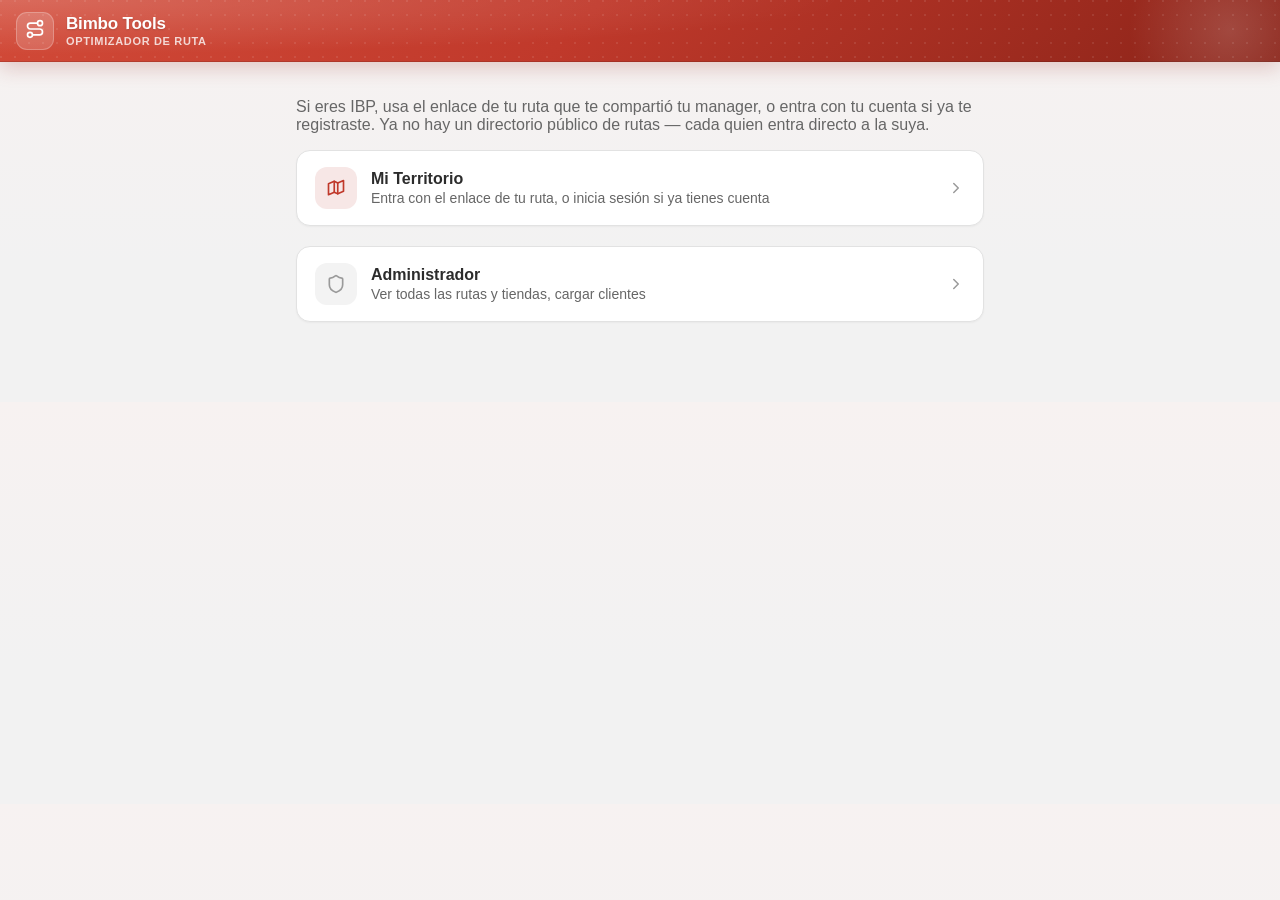
==== commit 51bd1ad5: "Rediseño visual sobre la app real: barra superior y tarjetas de resumen - Barra superior con degrada" ====
--- a/index.html
+++ b/index.html
@@ -9,68 +9,42 @@
   <link rel="icon" href="icons/icon-192.png" />
   <link rel="apple-touch-icon" href="icons/icon-192.png" />
   <link rel="stylesheet" href="css/styles.css" />
+  <script src="js/ui.js"></script>
 </head>
 <body>
   <header class="topbar">
     <div class="topbar-brand">
-      <span class="brand-mark"><svg viewBox="0 0 24 24" width="20" height="20" fill="none" stroke="currentColor" stroke-width="2" stroke-linecap="round" stroke-linejoin="round" aria-hidden="true"><circle cx="6" cy="19" r="3"/><path d="M9 19h8.5a3.5 3.5 0 0 0 0-7h-11a3.5 3.5 0 0 1 0-7H15"/><circle cx="18" cy="5" r="3"/></svg></span>
+      <span class="brand-mark"><span data-icono="route" data-size="20"></span></span>
       <div class="topbar-title"><h1>Bimbo Tools</h1><span class="topbar-sub">Optimizador de Ruta</span></div>
     </div>
   </header>
 
   <main>
     <p style="color:var(--gray); margin-top: 20px;">
-      Optimizador de Ruta — entra con tu rol para continuar. (Sin login real todavía;
-      esto se conecta a autenticación cuando se migre a Supabase.)
+      Si eres IBP, usa el enlace de tu ruta que te compartió tu manager, o entra con tu cuenta si ya te
+      registraste. Ya no hay un directorio público de rutas — cada quien entra directo a la suya.
     </p>
 
-    <div class="role-grid" id="roleGrid"></div>
+    <a class="role-card" href="mi-territorio.html" style="margin-top:12px;">
+      <span class="avatar tono-accent" data-icono="map" data-size="20"></span>
+      <div class="nombre">
+        <h2>Mi Territorio</h2>
+        <p>Entra con el enlace de tu ruta, o inicia sesión si ya tienes cuenta</p>
+      </div>
+      <span class="chevron" data-icono="chevron"></span>
+    </a>
 
-    <div class="pending-note">
-      Pendiente: autenticación real por usuario/rol. Por ahora se simula eligiendo
-      el usuario de la lista.
-    </div>
+    <a class="role-card" href="admin.html" style="margin-top:20px;">
+      <span class="avatar tono-gris" data-icono="shield" data-size="20"></span>
+      <div class="nombre">
+        <h2>Administrador</h2>
+        <p>Ver todas las rutas y tiendas, cargar clientes</p>
+      </div>
+      <span class="chevron" data-icono="chevron"></span>
+    </a>
   </main>
 
-  <script src="js/data.js"></script>
-  <script src="js/ui.js"></script>
   <script>
-    function roleCard(href, avatar, tono, titulo, sub) {
-      return `
-        <a class="role-card" href="${href}">
-          <span class="avatar tono-${tono}">${avatar}</span>
-          <div class="nombre">
-            <h2>${titulo}</h2>
-            <p>${sub}</p>
-          </div>
-          <span class="chevron">${BimboUI.icono("chevron", 18)}</span>
-        </a>
-      `;
-    }
-
-    async function render() {
-      await BimboData.init();
-      const grid = document.getElementById("roleGrid");
-      const usuarios = BimboData.getUsuarios();
-
-      grid.innerHTML = usuarios
-        .map((u) => {
-          const href =
-            u.rol === "IBP"
-              ? `ibp.html?u=${u.id}`
-              : u.rol === "MSL"
-              ? `msl.html?u=${u.id}`
-              : `admin.html`;
-          const rolLabel =
-            u.rol === "IBP" ? "IBP · Ruta de campo" : u.rol === "MSL" ? "Manager MSL · Dashboard" : "Administrador";
-          const tono = u.rol === "IBP" ? "accent" : u.rol === "MSL" ? "verde" : "gris";
-          return roleCard(href, BimboUI.iniciales(u.nombre), tono, u.nombre, rolLabel);
-        })
-        .join("") +
-        roleCard("admin.html", BimboUI.icono("shield", 20), "gris", "Administrador", "Cargar clientes y % de frescura");
-    }
-    render();
-
     if ("serviceWorker" in navigator) {
       window.addEventListener("load", () => {
         navigator.serviceWorker.register("sw.js").catch(() => {});
--- a/css/styles.css
+++ b/css/styles.css
@@ -24,31 +24,1125 @@
 }
 
 header.topbar {
+  background: var(--accent);
+  color: white;
+  padding: 14px 20px;
+  display: flex;
+  align-items: center;
+  justify-content: space-between;
+  position: sticky;
+  top: 0;
+  z-index: 10;
+}
+
+header.topbar h1 {
+  font-size: 18px;
+  margin: 0;
+}
+
+header.topbar a.back {
+  color: white;
+  text-decoration: none;
+  font-size: 14px;
+  opacity: 0.9;
+}
+
+main {
+  max-width: 720px;
+  margin: 0 auto;
+  padding: 16px;
+  padding-bottom: 80px;
+}
+
+main.wide {
+  max-width: 1040px;
+}
+
+.card {
+  background: white;
+  border: 1px solid var(--border);
+  border-radius: 12px;
+  padding: 16px;
+  margin-bottom: 12px;
+  box-shadow: 0 1px 2px rgba(0, 0, 0, 0.04), 0 4px 14px rgba(0, 0, 0, 0.04);
+}
+
+a.card {
+  transition: transform 0.12s ease, box-shadow 0.12s ease;
+}
+
+a.card:hover {
+  transform: translateY(-2px);
+  box-shadow: 0 4px 8px rgba(0, 0, 0, 0.06), 0 10px 24px rgba(0, 0, 0, 0.08);
+}
+
+.role-grid {
+  display: grid;
+  gap: 14px;
+  margin-top: 24px;
+}
+
+.role-card {
+  display: block;
+  background: white;
+  border: 1px solid var(--border);
+  border-left: 6px solid var(--accent);
+  border-radius: 10px;
+  padding: 20px;
+  text-decoration: none;
+  color: var(--dark);
+}
+
+.role-card h2 {
+  margin: 0 0 4px;
+  font-size: 18px;
+  color: var(--accent);
+}
+
+.role-card p {
+  margin: 0;
+  color: var(--gray);
+  font-size: 14px;
+}
+
+.stop {
+  display: flex;
+  align-items: flex-start;
+  gap: 12px;
+  padding: 14px 0;
+  border-bottom: 1px solid var(--border);
+}
+
+.stop:last-child {
+  border-bottom: none;
+}
+
+.stop-order {
+  width: 28px;
+  height: 28px;
+  border-radius: 50%;
+  background: var(--gray-light);
+  color: var(--dark);
+  display: flex;
+  align-items: center;
+  justify-content: center;
+  font-weight: bold;
+  font-size: 13px;
+  flex-shrink: 0;
+}
+
+.stop.visitada .stop-order {
+  background: var(--verde);
+  color: white;
+}
+
+.stop-body {
+  flex: 1;
+}
+
+.stop-body strong {
+  display: block;
+  font-size: 15px;
+}
+
+.stop-body span.dir {
+  color: var(--gray);
+  font-size: 13px;
+}
+
+.semaforo {
+  display: inline-block;
+  width: 12px;
+  height: 12px;
+  border-radius: 50%;
+  margin-right: 6px;
+  vertical-align: middle;
+}
+
+.semaforo.verde { background: var(--verde); }
+.semaforo.amarillo { background: var(--amarillo); }
+.semaforo.rojo { background: var(--rojo); }
+.semaforo.gris { background: var(--gris); }
+
+.badge {
+  display: inline-block;
+  font-size: 11px;
+  padding: 2px 8px;
+  border-radius: 999px;
+  background: var(--gray-light);
+  color: var(--gray);
+  margin-left: 6px;
+}
+
+.btn {
+  border: none;
+  border-radius: 8px;
+  padding: 8px 14px;
+  font-size: 13px;
+  cursor: pointer;
+  font-weight: 600;
+}
+
+.btn-primary {
+  background: var(--accent);
+  color: white;
+}
+
+.btn-secondary {
+  background: var(--gray-light);
+  color: var(--dark);
+}
+
+.btn-small {
+  padding: 6px 10px;
+  font-size: 12px;
+}
+
+.stop-actions {
+  display: flex;
+  gap: 6px;
+  margin-top: 8px;
+  flex-wrap: wrap;
+}
+
+.progress-bar {
+  height: 8px;
+  border-radius: 999px;
+  background: var(--gray-light);
+  overflow: hidden;
+  margin-top: 6px;
+}
+
+.progress-fill {
+  height: 100%;
+  background: var(--verde);
+}
+
+.kpi-row {
+  display: flex;
+  gap: 10px;
+  margin-top: 10px;
+}
+
+.kpi {
+  flex: 1;
+  background: var(--gray-light);
+  border-radius: 8px;
+  padding: 10px;
+  text-align: center;
+}
+
+.kpi .num {
+  font-size: 20px;
+  font-weight: 700;
+  color: var(--accent);
+}
+
+.kpi .label {
+  font-size: 11px;
+  color: var(--gray);
+}
+
+/* ---- Resumen de tiendas activas por día (mi-territorio.html) ----
+   Barra pegajosa: vive en su lugar normal mientras se ve el tope de la
+   página, y en cuanto el scroll la alcanza se queda fija justo debajo del
+   header (que también es sticky) ocupando todo el ancho del teléfono —
+   position: sticky la regresa sola a su lugar al subir, sin JS. */
+
+.dias-resumen-bar {
+  position: sticky;
+  top: 50px; /* alto de header.topbar, que ya es sticky */
+  z-index: 5;
+  background: var(--gray-light);
+  margin: 0 -16px 12px;
+  padding: 10px 16px;
+  border-bottom: 1px solid var(--border);
+}
+
+.dias-resumen-bar strong {
+  display: block;
+  font-size: 12px;
+  color: var(--gray);
+  margin-bottom: 6px;
+}
+
+.dias-resumen {
+  display: flex;
+  gap: 6px;
+}
+
+.dia-resumen-item {
+  flex: 1;
+  background: var(--gray-light);
+  border-radius: 8px;
+  padding: 8px 2px;
+  text-align: center;
+}
+
+.dia-resumen-item .dia-resumen-num {
+  display: block;
+  font-size: 16px;
+  font-weight: 700;
+  color: var(--accent);
+}
+
+.dia-resumen-item .dia-resumen-label {
+  display: block;
+  font-size: 10px;
+  color: var(--gray);
+  text-transform: uppercase;
+}
+
+/* Variante clickeable (agenda del IBP: elegir qué día ver) */
+.dias-resumen-clickable .dia-resumen-item {
+  cursor: pointer;
+}
+
+.dias-resumen-clickable .dia-resumen-item.seleccionado {
+  background: var(--accent);
+}
+
+.dias-resumen-clickable .dia-resumen-item.seleccionado .dia-resumen-num,
+.dias-resumen-clickable .dia-resumen-item.seleccionado .dia-resumen-label {
+  color: white;
+}
+
+/* ---- Marca de visitada (agenda del IBP) ---- */
+.visitada-badge {
+  background: #e6f4ea;
+  color: #1e7e34;
+}
+
+/* ---- Modal genérico (mensajes) ---- */
+.modal-overlay {
+  position: fixed;
+  inset: 0;
+  background: rgba(0, 0, 0, 0.5);
+  display: flex;
+  align-items: center;
+  justify-content: center;
+  z-index: 50;
+  padding: 16px;
+}
+
+.modal-box {
+  background: white;
+  border-radius: 12px;
+  padding: 16px;
+  max-width: 420px;
+  width: 100%;
+  max-height: 80vh;
+  overflow-y: auto;
+}
+
+.mensaje-item {
+  border-left: 4px solid var(--border);
+  padding: 8px 10px;
+  margin-top: 8px;
+  border-radius: 4px;
+  background: var(--gray-light);
+}
+
+.mensaje-item.no-leido {
+  border-left-color: var(--accent);
+  background: #fdf1ef;
+}
+
+.mensaje-item .mensaje-texto {
+  font-size: 14px;
+  white-space: pre-wrap;
+}
+
+.mensaje-item .mensaje-meta {
+  font-size: 11px;
+  color: var(--gray);
+  margin-top: 4px;
+}
+
+.badge-conteo {
+  background: var(--accent);
+  color: white;
+  border-radius: 999px;
+  font-size: 10px;
+  font-weight: 700;
+  padding: 1px 6px;
+  vertical-align: middle;
+}
+
+.ibp-row {
+  display: flex;
+  justify-content: space-between;
+  align-items: center;
+  padding: 12px 0;
+  border-bottom: 1px solid var(--border);
+  text-decoration: none;
+  color: var(--dark);
+}
+
+.ibp-row:last-child { border-bottom: none; }
+
+.notif {
+  background: #fbeaea;
+  border-left: 4px solid var(--accent);
+  padding: 10px 12px;
+  border-radius: 6px;
+  font-size: 13px;
+  margin-bottom: 8px;
+}
+
+.notif .cuando {
+  display: block;
+  color: var(--gray);
+  font-size: 11px;
+  margin-top: 4px;
+}
+
+table.data-table {
+  width: 100%;
+  border-collapse: collapse;
+  font-size: 13px;
+}
+
+table.data-table th, table.data-table td {
+  text-align: left;
+  padding: 8px 6px;
+  border-bottom: 1px solid var(--border);
+}
+
+table.data-table th {
+  color: var(--gray);
+  font-weight: 600;
+  font-size: 12px;
+}
+
+.pill-select {
+  display: flex;
+  gap: 6px;
+  flex-wrap: wrap;
+  margin-bottom: 14px;
+}
+
+.pill {
+  padding: 6px 12px;
+  border-radius: 999px;
+  background: white;
+  border: 1px solid var(--border);
+  font-size: 13px;
+  cursor: pointer;
+  text-decoration: none;
+  color: var(--dark);
+}
+
+.pill.active {
+  background: var(--accent);
+  border-color: var(--accent);
+  color: white;
+}
+
+.empty-state {
+  text-align: center;
+  color: var(--gray);
+  padding: 40px 10px;
+  font-size: 14px;
+}
+
+.seccion-label {
+  font-size: 11px;
+  text-transform: uppercase;
+  letter-spacing: 0.04em;
+  color: var(--gray);
+  font-weight: 700;
+  margin: 16px 0 8px;
+  display: flex;
+  justify-content: space-between;
+  align-items: baseline;
+}
+
+.seccion-label .valor {
+  font-size: 13px;
+  color: var(--dark);
+  text-transform: none;
+  letter-spacing: 0;
+  font-weight: 700;
+}
+
+/* ---- Dashboard summary (resumen general arriba del MSL) ---- */
+
+.summary-grid {
+  display: grid;
+  grid-template-columns: repeat(auto-fit, minmax(140px, 1fr));
+  gap: 10px;
+  margin-bottom: 18px;
+}
+
+.summary-card {
+  background: white;
+  border-radius: 12px;
+  padding: 16px;
+  box-shadow: 0 1px 2px rgba(0, 0, 0, 0.04), 0 4px 14px rgba(0, 0, 0, 0.04);
+  border-top: 4px solid var(--accent);
+}
+
+.summary-card .icon {
+  font-size: 20px;
+}
+
+.summary-card .num {
+  font-size: 26px;
+  font-weight: 800;
+  color: var(--dark);
+  margin-top: 6px;
+  line-height: 1;
+}
+
+.summary-card .label {
+  font-size: 12px;
+  color: var(--gray);
+  margin-top: 4px;
+}
+
+/* ---- Gráfico de barras semanal (Lun..Sáb) ---- */
+
+.semana-chart {
+  display: flex;
+  gap: 8px;
+  align-items: flex-end;
+  height: 92px;
+  margin-top: 4px;
+  padding-top: 18px;
+}
+
+.semana-col {
+  flex: 1;
+  display: flex;
+  flex-direction: column;
+  align-items: center;
+  height: 100%;
+}
+
+.semana-frac {
+  font-size: 10px;
+  color: var(--gray);
+  margin-bottom: 4px;
+  white-space: nowrap;
+}
+
+.semana-track {
+  width: 100%;
+  max-width: 26px;
+  flex: 1;
+  background: var(--gray-light);
+  border-radius: 6px;
+  display: flex;
+  align-items: flex-end;
+  overflow: hidden;
+}
+
+.semana-fill {
+  width: 100%;
+  border-radius: 6px 6px 0 0;
+  background: var(--gris);
+  min-height: 4px;
+  transition: height 0.25s ease;
+}
+
+.semana-fill.parcial { background: var(--amarillo); }
+.semana-fill.completo { background: var(--verde); }
+.semana-fill.vacio { background: var(--border); }
+
+.semana-col.hoy .semana-track {
+  box-shadow: 0 0 0 2px var(--accent);
+}
+
+.semana-dia {
+  font-size: 10px;
+  color: var(--gray);
+  margin-top: 6px;
+  text-transform: uppercase;
+  letter-spacing: 0.02em;
+}
+
+.semana-col.hoy .semana-dia {
+  color: var(--accent);
+  font-weight: 700;
+}
+
+/* ---- Edición rápida de clientes (panel admin) ---- */
+
+.cliente-card {
+  padding: 14px 16px;
+}
+
+.cliente-card .fila-top {
+  display: flex;
+  gap: 10px;
+  align-items: center;
+}
+
+.input-inline {
+  border: 1px solid transparent;
+  background: transparent;
+  font-size: 15px;
+  font-weight: 600;
+  color: var(--dark);
+  padding: 4px 6px;
+  border-radius: 6px;
+  flex: 1;
+  min-width: 0;
+}
+
+.input-inline:hover,
+.input-inline:focus {
+  border-color: var(--border);
+  background: var(--gray-light);
+  outline: none;
+}
+
+.input-inline.direccion {
+  font-size: 13px;
+  font-weight: 400;
+  color: var(--gray);
+  width: 100%;
+  margin-top: 2px;
+}
+
+.fila-selects {
+  display: flex;
+  gap: 8px;
+  margin-top: 8px;
+}
+
+.fila-selects select {
+  margin-top: 0;
+  font-size: 12px;
+  padding: 6px;
+}
+
+.dias-pills {
+  display: flex;
+  gap: 6px;
+  flex-wrap: wrap;
+  margin-top: 10px;
+}
+
+.dia-pill {
+  display: inline-flex;
+  align-items: center;
+  justify-content: center;
+  padding: 6px 12px;
+  border-radius: 999px;
+  background: var(--gray-light);
+  border: 1px solid var(--border);
+  font-size: 12px;
+  color: var(--gray);
+  cursor: pointer;
+  user-select: none;
+  transition: background 0.1s ease, color 0.1s ease, border-color 0.1s ease;
+}
+
+.dia-pill input {
+  display: none;
+}
+
+.dia-pill.activo {
+  background: var(--accent);
+  border-color: var(--accent);
+  color: white;
+  font-weight: 600;
+}
+
+.guardado-flash {
+  display: inline-block;
+  font-size: 11px;
+  color: var(--verde);
+  margin-left: 6px;
+  opacity: 0;
+  transition: opacity 0.15s ease;
+}
+
+.guardado-flash.mostrar {
+  opacity: 1;
+}
+
+.pending-note {
+  background: #fff8e6;
+  border-left: 4px solid var(--amarillo);
+  padding: 10px 12px;
+  border-radius: 6px;
+  font-size: 12px;
+  color: var(--gray);
+  margin-top: 16px;
+}
+
+input[type="file"], input[type="text"], select {
+  width: 100%;
+  padding: 8px;
+  border: 1px solid var(--border);
+  border-radius: 6px;
+  font-size: 14px;
+  margin-top: 4px;
+}
+
+label.field {
+  display: block;
+  font-size: 13px;
+  color: var(--gray);
+  margin-top: 10px;
+}
+
+/* ---- Depuración de ruta (tiendas) ---- */
+
+.tienda-card.alerta {
+  border-left: 4px solid var(--rojo);
+}
+
+.spark-row {
+  display: flex;
+  align-items: flex-end;
+  gap: 2px;
+  height: 26px;
+  margin: 10px 0;
+}
+
+.spark-bar {
+  flex: 1;
+  min-height: 3px;
+  border-radius: 2px 2px 0 0;
+  background: var(--border);
+}
+
+.spark-bar.con-venta {
+  background: var(--verde);
+}
+
+.estado-pills {
+  display: flex;
+  gap: 6px;
+  flex-wrap: wrap;
+  margin-top: 10px;
+}
+
+.estado-pill {
+  display: inline-flex;
+  align-items: center;
+  padding: 7px 12px;
+  border-radius: 999px;
+  background: var(--gray-light);
+  border: 1px solid var(--border);
+  font-size: 12px;
+  color: var(--gray);
+  cursor: pointer;
+  user-select: none;
+  font-weight: 600;
+}
+
+.estado-pill.activo.activa {
+  background: var(--verde);
+  border-color: var(--verde);
+  color: white;
+}
+
+.estado-pill.activo.inactiva {
+  background: var(--amarillo);
+  border-color: var(--amarillo);
+  color: white;
+}
+
+.estado-pill.activo.borrar {
+  background: var(--rojo);
+  border-color: var(--rojo);
+  color: white;
+}
+
+.motivo-box {
+  background: var(--gray-light);
+  border-radius: 8px;
+  padding: 8px 10px;
+  font-size: 12px;
+  color: var(--dark);
+  margin-top: 8px;
+}
+
+.motivo-box .editar {
+  color: var(--accent);
+  cursor: pointer;
+  font-weight: 600;
+  margin-left: 6px;
+}
+
+.sin-revisar-badge {
+  background: var(--gray-light);
+  color: var(--gray);
+}
+
+/* ---- Topbar con más presencia ---- */
+
+header.topbar {
+  background: linear-gradient(135deg, var(--accent), var(--accent-dark));
+  box-shadow: 0 2px 10px rgba(0, 0, 0, 0.18);
+}
+
+header.topbar h1 {
+  font-size: 19px;
+  font-weight: 700;
+  letter-spacing: -0.01em;
+}
+
+body {
+  background: linear-gradient(180deg, #f7f2f1 0%, var(--gray-light) 260px);
+}
+
+/* ---- Encabezado de sección con ícono (arriba de un bloque de contenido) ---- */
+
+.seccion-header {
+  display: flex;
+  align-items: baseline;
+  gap: 8px;
+  margin: 6px 2px 10px;
+}
+
+.seccion-header .icono {
+  font-size: 17px;
+}
+
+.seccion-header h2 {
+  margin: 0;
+  font-size: 15px;
+  font-weight: 800;
+  color: var(--dark);
+}
+
+.seccion-header .conteo {
+  margin-left: auto;
+  font-size: 12px;
+  color: var(--gray);
+  font-weight: 600;
+}
+
+/* ---- Pestañas de navegación un poco más presentes ---- */
+
+.pill-select.tabs-nav {
+  gap: 8px;
+  margin-bottom: 18px;
+}
+
+.pill-select.tabs-nav .pill {
+  padding: 9px 16px;
+  font-size: 13.5px;
+  font-weight: 700;
+  box-shadow: 0 1px 2px rgba(0, 0, 0, 0.03);
+}
+
+.pill-select.tabs-nav .pill.active {
+  box-shadow: 0 2px 8px rgba(192, 57, 43, 0.35);
+}
+
+/* ---- Badges de estatus con color semántico (Mi Territorio / admin) ---- */
+
+.badge-estatus {
+  font-weight: 700;
+}
+
+/* ---- Admin: quién está editando (Mi Territorio) ---- */
+
+.admin-identidad {
+  display: flex;
+  align-items: center;
+  gap: 8px;
+  flex-wrap: wrap;
+  font-size: 13px;
+  color: var(--gray);
+  background: white;
+  border-radius: 10px;
+  padding: 10px 14px;
+  margin-bottom: 14px;
+  box-shadow: 0 1px 4px rgba(0, 0, 0, 0.06);
+}
+
+.admin-identidad strong {
+  color: var(--dark);
+}
+
+/* ---- Modal genérico (admin: editar/reiniciar una tienda) ---- */
+
+.modal-overlay {
+  position: fixed;
+  inset: 0;
+  background: rgba(0, 0, 0, 0.45);
+  display: none;
+  align-items: flex-start;
+  justify-content: center;
+  padding: 24px 14px;
+  overflow-y: auto;
+  z-index: 100;
+}
+
+.modal {
+  background: white;
+  border-radius: 14px;
+  max-width: 480px;
+  width: 100%;
+  padding: 18px;
+  box-shadow: 0 12px 40px rgba(0, 0, 0, 0.25);
+}
+
+.modal-header {
+  display: flex;
+  justify-content: space-between;
+  align-items: center;
+  margin-bottom: 6px;
+}
+
+.modal-header strong {
+  font-size: 16px;
+}
+
+.modal-close {
+  cursor: pointer;
+  font-size: 18px;
+  color: var(--gray);
+  padding: 4px 8px;
+  line-height: 1;
+}
+
+.btn-danger {
+  background: var(--rojo);
+  color: white;
+}
+
+/* ---- Historial de cambios (dentro del modal, admin.html) ---- */
+
+.historial-item {
+  border-top: 1px solid var(--border);
+  padding: 8px 0;
+  font-size: 12.5px;
+}
+
+.historial-item:first-child {
+  border-top: none;
+}
+
+.historial-detalle {
+  color: var(--dark);
+  margin: 2px 0;
+}
+
+.historial-fecha {
+  color: var(--gray);
+  font-size: 11px;
+}
+
+/* ---- Activación guiada (mi-territorio.html y modal de admin.html):
+   activar una tienda exige frecuencia + al menos un día. Mientras falta
+   algo, no se guarda — se resalta el siguiente campo y se hace scroll/foco
+   hacia él. ---- */
+
+.estado-pill.pendiente {
+  background: white;
+  border: 2px dashed var(--amarillo);
+  color: #8a6103;
+}
+
+.hint-paso {
+  margin-top: 10px;
+  padding: 7px 11px;
+  background: #fff4d9;
+  border: 1px dashed var(--amarillo);
+  border-radius: 8px;
+  font-size: 12px;
+  font-weight: 700;
+  color: #8a6103;
+}
+
+.campo-guia {
+  border-radius: 10px;
+  animation: pulso-guia 1.4s ease-in-out infinite;
+}
+
+.campo-guia select,
+.dias-pills.campo-guia {
+  outline: 2px solid var(--amarillo);
+  outline-offset: 2px;
+  border-radius: 8px;
+}
+
+@keyframes pulso-guia {
+  0%, 100% { box-shadow: 0 0 0 0 rgba(217, 169, 26, 0.35); }
+  50% { box-shadow: 0 0 0 6px rgba(217, 169, 26, 0); }
+}
+
+.badge-estatus.activa {
+  background: rgba(46, 158, 79, 0.14);
+  color: #1f7a3c;
+}
+
+.badge-estatus.inactiva {
+  background: rgba(217, 169, 26, 0.18);
+  color: #8a6a12;
+}
+
+.badge-estatus.sinrevisar {
+  background: var(--gray-light);
+  color: var(--gray);
+}
+
+/* ---- Grid de tarjetas de ruta (enlaces por territorio) ---- */
+
+.rutas-grid {
+  display: grid;
+  grid-template-columns: repeat(auto-fill, minmax(260px, 1fr));
+  gap: 10px;
+}
+
+.ruta-card {
+  display: block;
+  background: white;
+  border: 1px solid var(--border);
+  border-radius: 12px;
+  padding: 12px 14px;
+  box-shadow: 0 1px 2px rgba(0, 0, 0, 0.04);
+  transition: box-shadow 0.15s ease, transform 0.15s ease;
+  color: inherit;
+  text-decoration: none;
+  overflow: hidden; /* red de seguridad: si algún botón no cabe, se recorta en vez de invadir la tarjeta vecina */
+}
+
+.ruta-card:hover {
+  box-shadow: 0 6px 16px rgba(0, 0, 0, 0.08);
+  transform: translateY(-1px);
+}
+
+.ruta-card .ruta-titulo {
+  display: flex;
+  align-items: baseline;
+  gap: 8px;
+  flex-wrap: wrap;
+}
+
+.ruta-card .ruta-num {
+  display: inline-flex;
+  align-items: center;
+  font-size: 11px;
+  font-weight: 800;
+  color: white;
+  background: var(--accent);
+  border-radius: 6px;
+  padding: 3px 8px;
+  letter-spacing: 0.02em;
+  flex-shrink: 0;
+}
+
+.ruta-card .ruta-propietario {
+  font-size: 15px;
+  font-weight: 700;
+  color: var(--dark);
+}
+
+.ruta-card .ruta-conteo {
+  display: block;
+  font-size: 12px;
+  color: var(--gray);
+  margin-top: 4px;
+}
+
+.ruta-card .ruta-actions {
+  display: grid;
+  grid-template-columns: 1fr 1fr;
+  gap: 8px;
+  margin-top: 10px;
+}
+
+.ruta-card .ruta-actions .btn {
+  text-align: center;
+  min-width: 0; /* deja que el texto envuelva en vez de forzar el ancho de la celda */
+}
+
+/* ---- Correo autoreportado por token, dentro de la tarjeta de ruta ---- */
+
+.correo-capturado {
+  display: flex;
+  align-items: center;
+  gap: 6px;
+  font-size: 12px;
+  color: var(--dark);
+  background: var(--gray-light);
+  border-radius: 6px;
+  padding: 5px 8px;
+  margin-top: 8px;
+}
+
+.correo-capturado .correo-texto {
+  overflow: hidden;
+  text-overflow: ellipsis;
+  white-space: nowrap;
+  min-width: 0; /* si no, un correo largo empuja "Invitar" fuera de la tarjeta */
+}
+
+.correo-capturado.sin-correo {
+  color: var(--gray);
+  font-style: italic;
+}
+
+.link-chico {
+  margin-left: auto;
+  flex-shrink: 0; /* "Invitar" siempre visible, aunque el correo sea largo */
+  color: var(--accent);
+  cursor: pointer;
+  font-weight: 700;
+}
+
+/* ---- Tabla mejorada: encabezado fijo, zebra, hover, scroll acotado ---- */
+
+.tabla-scroll {
+  max-height: 62vh;
+  overflow: auto;
+  border-radius: 10px;
+  border: 1px solid var(--border);
+}
+
+table.data-table thead th {
+  position: sticky;
+  top: 0;
+  background: var(--dark);
+  color: white;
+  font-size: 11px;
+  text-transform: uppercase;
+  letter-spacing: 0.03em;
+  border-bottom: none;
+}
+
+table.data-table tbody tr:nth-child(even) {
+  background: #faf8f7;
+}
+
+table.data-table tbody tr:hover {
+  background: #fbeceb;
+}
+
+table.data-table td {
+  font-size: 13px;
+}
+
+/* =====================================================================
+   Rediseño visual (estilo shadcn/ui): barra superior, tarjetas de resumen,
+   chips de estado y encabezados de sección. Va al final para sobrescribir.
+   ===================================================================== */
+
+header.topbar {
   --topbar-1: #d24a38;
   --topbar-2: var(--accent);
   --topbar-3: #8a2318;
-  color: white;
   padding: 12px 16px;
   padding-top: calc(12px + env(safe-area-inset-top));
-  display: flex;
-  align-items: center;
-  justify-content: space-between;
   gap: 12px;
-  position: sticky;
-  top: 0;
-  z-index: 10;
   overflow: hidden;
-  /* luz suave arriba a la izquierda + trama de puntos muy tenue + degradado diagonal */
   background:
     radial-gradient(120% 160% at 0% 0%, rgba(255, 255, 255, 0.18), transparent 55%),
     radial-gradient(circle at 1px 1px, rgba(255, 255, 255, 0.09) 1px, transparent 1.5px) 0 0 / 14px 14px,
     linear-gradient(135deg, var(--topbar-1) 0%, var(--topbar-2) 45%, var(--topbar-3) 100%);
-  box-shadow:
-    inset 0 -1px 0 rgba(0, 0, 0, 0.12),
-    0 6px 20px rgba(150, 43, 31, 0.22);
-}
-
-/* brillo decorativo a la derecha (círculo difuso) */
+  box-shadow: inset 0 -1px 0 rgba(0, 0, 0, 0.12), 0 6px 20px rgba(150, 43, 31, 0.22);
+}
+
 header.topbar::after {
   content: "";
   position: absolute;
@@ -73,7 +1167,6 @@
 header.topbar h1 {
   font-size: 17px;
   font-weight: 750;
-  letter-spacing: -0.01em;
   margin: 0;
   white-space: nowrap;
   overflow: hidden;
@@ -99,12 +1192,11 @@
 }
 
 header.topbar a.back {
-  color: white;
-  text-decoration: none;
   display: inline-flex;
   align-items: center;
   justify-content: center;
   border-radius: 10px;
+  opacity: 1;
   background: rgba(255, 255, 255, 0.14);
   border: 1px solid rgba(255, 255, 255, 0.18);
   transition: background 0.12s ease;
@@ -112,13 +1204,13 @@
 
 header.topbar a.back:hover { background: rgba(255, 255, 255, 0.24); }
 
-/* Marca en la pantalla de inicio */
 .topbar-brand {
   display: flex;
   align-items: center;
   gap: 12px;
-  text-align: left;
-}
+}
+
+.topbar-brand .topbar-title { text-align: left; }
 
 .brand-mark {
   width: 38px;
@@ -132,308 +1224,11 @@
   flex-shrink: 0;
 }
 
-.topbar-brand .topbar-title { text-align: left; }
-
-main {
-  max-width: 720px;
-  margin: 0 auto;
-  padding: 16px;
-  padding-bottom: 80px;
-}
-
-main.wide {
-  max-width: 1040px;
-}
-
-.card {
-  background: white;
-  border: 1px solid var(--border);
-  border-radius: 12px;
-  padding: 16px;
-  margin-bottom: 12px;
-  box-shadow: 0 1px 2px rgba(0, 0, 0, 0.04), 0 4px 14px rgba(0, 0, 0, 0.04);
-}
-
-a.card {
-  transition: transform 0.12s ease, box-shadow 0.12s ease;
-}
-
-a.card:hover {
-  transform: translateY(-2px);
-  box-shadow: 0 4px 8px rgba(0, 0, 0, 0.06), 0 10px 24px rgba(0, 0, 0, 0.08);
-}
-
-.role-grid {
-  display: grid;
-  gap: 14px;
-  margin-top: 24px;
-}
-
-.role-card {
-  display: block;
-  background: white;
-  border: 1px solid var(--border);
-  border-left: 6px solid var(--accent);
-  border-radius: 10px;
-  padding: 20px;
-  text-decoration: none;
-  color: var(--dark);
-}
-
-.role-card h2 {
-  margin: 0 0 4px;
-  font-size: 18px;
-  color: var(--accent);
-}
-
-.role-card p {
-  margin: 0;
-  color: var(--gray);
-  font-size: 14px;
-}
-
-.stop {
-  display: flex;
-  align-items: flex-start;
+/* ---- Tarjetas de resumen ---- */
+
+.summary-grid {
+  grid-template-columns: repeat(auto-fit, minmax(150px, 1fr));
   gap: 12px;
-  padding: 14px 0;
-  border-bottom: 1px solid var(--border);
-}
-
-.stop:last-child {
-  border-bottom: none;
-}
-
-.stop-order {
-  width: 28px;
-  height: 28px;
-  border-radius: 50%;
-  background: var(--gray-light);
-  color: var(--dark);
-  display: flex;
-  align-items: center;
-  justify-content: center;
-  font-weight: bold;
-  font-size: 13px;
-  flex-shrink: 0;
-}
-
-.stop.visitada .stop-order {
-  background: var(--verde);
-  color: white;
-}
-
-.stop-body {
-  flex: 1;
-}
-
-.stop-body strong {
-  display: block;
-  font-size: 15px;
-}
-
-.stop-body span.dir {
-  color: var(--gray);
-  font-size: 13px;
-}
-
-.semaforo {
-  display: inline-block;
-  width: 12px;
-  height: 12px;
-  border-radius: 50%;
-  margin-right: 6px;
-  vertical-align: middle;
-}
-
-.semaforo.verde { background: var(--verde); }
-.semaforo.amarillo { background: var(--amarillo); }
-.semaforo.rojo { background: var(--rojo); }
-.semaforo.gris { background: var(--gris); }
-
-.badge {
-  display: inline-block;
-  font-size: 11px;
-  padding: 2px 8px;
-  border-radius: 999px;
-  background: var(--gray-light);
-  color: var(--gray);
-  margin-left: 6px;
-}
-
-.btn {
-  border: none;
-  border-radius: 8px;
-  padding: 8px 14px;
-  font-size: 13px;
-  cursor: pointer;
-  font-weight: 600;
-}
-
-.btn-primary {
-  background: var(--accent);
-  color: white;
-}
-
-.btn-secondary {
-  background: var(--gray-light);
-  color: var(--dark);
-}
-
-.btn-small {
-  padding: 6px 10px;
-  font-size: 12px;
-}
-
-.stop-actions {
-  display: flex;
-  gap: 6px;
-  margin-top: 8px;
-  flex-wrap: wrap;
-}
-
-.progress-bar {
-  height: 8px;
-  border-radius: 999px;
-  background: var(--gray-light);
-  overflow: hidden;
-  margin-top: 6px;
-}
-
-.progress-fill {
-  height: 100%;
-  background: var(--verde);
-}
-
-.kpi-row {
-  display: flex;
-  gap: 10px;
-  margin-top: 10px;
-}
-
-.kpi {
-  flex: 1;
-  background: var(--gray-light);
-  border-radius: 8px;
-  padding: 10px;
-  text-align: center;
-}
-
-.kpi .num {
-  font-size: 20px;
-  font-weight: 700;
-  color: var(--accent);
-}
-
-.kpi .label {
-  font-size: 11px;
-  color: var(--gray);
-}
-
-.ibp-row {
-  display: flex;
-  justify-content: space-between;
-  align-items: center;
-  padding: 12px 0;
-  border-bottom: 1px solid var(--border);
-  text-decoration: none;
-  color: var(--dark);
-}
-
-.ibp-row:last-child { border-bottom: none; }
-
-.notif {
-  background: #fbeaea;
-  border-left: 4px solid var(--accent);
-  padding: 10px 12px;
-  border-radius: 6px;
-  font-size: 13px;
-  margin-bottom: 8px;
-}
-
-.notif .cuando {
-  display: block;
-  color: var(--gray);
-  font-size: 11px;
-  margin-top: 4px;
-}
-
-table.data-table {
-  width: 100%;
-  border-collapse: collapse;
-  font-size: 13px;
-}
-
-table.data-table th, table.data-table td {
-  text-align: left;
-  padding: 8px 6px;
-  border-bottom: 1px solid var(--border);
-}
-
-table.data-table th {
-  color: var(--gray);
-  font-weight: 600;
-  font-size: 12px;
-}
-
-.pill-select {
-  display: flex;
-  gap: 6px;
-  flex-wrap: wrap;
-  margin-bottom: 14px;
-}
-
-.pill {
-  padding: 6px 12px;
-  border-radius: 999px;
-  background: white;
-  border: 1px solid var(--border);
-  font-size: 13px;
-  cursor: pointer;
-  text-decoration: none;
-  color: var(--dark);
-}
-
-.pill.active {
-  background: var(--accent);
-  border-color: var(--accent);
-  color: white;
-}
-
-.empty-state {
-  text-align: center;
-  color: var(--gray);
-  padding: 40px 10px;
-  font-size: 14px;
-}
-
-.seccion-label {
-  font-size: 11px;
-  text-transform: uppercase;
-  letter-spacing: 0.04em;
-  color: var(--gray);
-  font-weight: 700;
-  margin: 16px 0 8px;
-  display: flex;
-  justify-content: space-between;
-  align-items: baseline;
-}
-
-.seccion-label .valor {
-  font-size: 13px;
-  color: var(--dark);
-  text-transform: none;
-  letter-spacing: 0;
-  font-weight: 700;
-}
-
-/* ---- Dashboard cards (estilo shadcn/ui: título + icono, valor, detalle, medidor) ---- */
-
-.summary-grid {
-  display: grid;
-  grid-template-columns: repeat(auto-fit, minmax(160px, 1fr));
-  gap: 12px;
-  margin-bottom: 18px;
 }
 
 .stat-card {
@@ -473,8 +1268,6 @@
   color: var(--tono, var(--accent));
 }
 
-.stat-icon svg { width: 17px; height: 17px; }
-
 .stat-value {
   font-size: 30px;
   font-weight: 800;
@@ -507,6 +1300,12 @@
   border-radius: 999px;
   background: var(--tono, var(--accent));
   transition: width 0.4s ease;
+}
+
+@media (max-width: 480px) {
+  .stat-card { padding: 14px; }
+  .stat-value { font-size: 24px; }
+  .stat-icon { width: 28px; height: 28px; }
 }
 
 .chip {
@@ -536,395 +1335,42 @@
 .tono-rojo { --tono: var(--rojo); }
 .tono-gris { --tono: var(--gris); }
 .tono-accent { --tono: var(--accent); }
-
-@media (max-width: 480px) {
-  .stat-card { padding: 14px; }
-  .stat-value { font-size: 24px; }
-  .stat-icon { width: 28px; height: 28px; }
-}
-
-/* ---- Tarjeta por IBP ---- */
-
-.ibp-grid {
-  display: grid;
-  grid-template-columns: repeat(auto-fill, minmax(320px, 1fr));
-  gap: 12px;
-}
-
-.ibp-grid > .card { margin-bottom: 0; }
-
-a.ibp-card {
-  display: block;
-  text-decoration: none;
-  color: inherit;
-  border-radius: 14px;
-}
-
-a.ibp-card:hover { border-color: color-mix(in srgb, var(--accent) 35%, var(--border)); }
-
-.ibp-head {
-  display: flex;
-  align-items: center;
-  gap: 12px;
-}
-
-.avatar {
-  width: 40px;
-  height: 40px;
-  border-radius: 50%;
-  background: color-mix(in srgb, var(--accent) 12%, white);
-  color: var(--accent);
-  font-weight: 800;
-  font-size: 14px;
+.tono-dark { --tono: var(--dark); }
+
+/* ---- Encabezado de sección: icono dentro de un cuadrito de color ---- */
+
+.seccion-header {
+  align-items: center;
+  gap: 10px;
+}
+
+.seccion-header .icono {
+  width: 30px;
+  height: 30px;
+  border-radius: 9px;
   display: inline-flex;
   align-items: center;
   justify-content: center;
   flex-shrink: 0;
-}
-
-.ibp-head .nombre {
-  flex: 1;
-  min-width: 0;
-}
-
-.ibp-head .nombre strong {
-  display: block;
   font-size: 15px;
-  line-height: 1.25;
-}
-
-.ibp-head .nombre span {
-  font-size: 12px;
-  color: var(--gray);
-}
-
-.ibp-head .chevron {
-  color: var(--gris);
-  transition: transform 0.12s ease, color 0.12s ease;
-}
-
-a.ibp-card:hover .chevron {
-  transform: translateX(3px);
+  background: color-mix(in srgb, var(--accent) 10%, white);
   color: var(--accent);
 }
 
-.kpi-strip {
-  display: grid;
-  grid-template-columns: repeat(3, 1fr);
-  margin-top: 14px;
+/* ---- Tarjetas generales y sesión ---- */
+
+.card {
+  border-radius: 14px;
+  box-shadow: 0 1px 2px rgba(0, 0, 0, 0.04);
+}
+
+.admin-identidad {
   border: 1px solid var(--border);
-  border-radius: 10px;
-  overflow: hidden;
-}
-
-.kpi-strip > div {
-  padding: 10px 12px;
-  border-left: 1px solid var(--border);
-}
-
-.kpi-strip > div:first-child { border-left: none; }
-
-.kpi-strip .num {
-  font-size: 20px;
-  font-weight: 800;
-  font-variant-numeric: tabular-nums;
-  color: var(--tono, var(--dark));
-}
-
-.kpi-strip .label {
-  font-size: 11px;
-  color: var(--gray);
-}
-
-/* ---- Gráfico de barras semanal (Lun..Sáb) ---- */
-
-.semana-chart {
-  display: flex;
-  gap: 8px;
-  align-items: flex-end;
-  height: 92px;
-  margin-top: 4px;
-  padding-top: 18px;
-}
-
-.semana-col {
-  flex: 1;
-  display: flex;
-  flex-direction: column;
-  align-items: center;
-  height: 100%;
-}
-
-.semana-frac {
-  font-size: 10px;
-  color: var(--gray);
-  margin-bottom: 4px;
-  white-space: nowrap;
-}
-
-.semana-track {
-  width: 100%;
-  max-width: 26px;
-  flex: 1;
-  background: var(--gray-light);
-  border-radius: 6px;
-  display: flex;
-  align-items: flex-end;
-  overflow: hidden;
-}
-
-.semana-fill {
-  width: 100%;
-  border-radius: 6px 6px 0 0;
-  background: var(--gris);
-  min-height: 4px;
-  transition: height 0.25s ease;
-}
-
-.semana-fill.parcial { background: var(--amarillo); }
-.semana-fill.completo { background: var(--verde); }
-.semana-fill.vacio { background: var(--border); }
-
-.semana-col.hoy .semana-track {
-  box-shadow: 0 0 0 2px var(--accent);
-}
-
-.semana-dia {
-  font-size: 10px;
-  color: var(--gray);
-  margin-top: 6px;
-  text-transform: uppercase;
-  letter-spacing: 0.02em;
-}
-
-.semana-col.hoy .semana-dia {
-  color: var(--accent);
-  font-weight: 700;
-}
-
-/* ---- Edición rápida de clientes (panel admin) ---- */
-
-.cliente-card {
-  padding: 14px 16px;
-}
-
-.cliente-card .fila-top {
-  display: flex;
-  gap: 10px;
-  align-items: center;
-}
-
-.input-inline {
-  border: 1px solid transparent;
-  background: transparent;
-  font-size: 15px;
-  font-weight: 600;
-  color: var(--dark);
-  padding: 4px 6px;
-  border-radius: 6px;
-  flex: 1;
-  min-width: 0;
-}
-
-.input-inline:hover,
-.input-inline:focus {
-  border-color: var(--border);
-  background: var(--gray-light);
-  outline: none;
-}
-
-.input-inline.direccion {
-  font-size: 13px;
-  font-weight: 400;
-  color: var(--gray);
-  width: 100%;
-  margin-top: 2px;
-}
-
-.fila-selects {
-  display: flex;
-  gap: 8px;
-  margin-top: 8px;
-}
-
-.fila-selects select {
-  margin-top: 0;
-  font-size: 12px;
-  padding: 6px;
-}
-
-.dias-pills {
-  display: flex;
-  gap: 6px;
-  flex-wrap: wrap;
-  margin-top: 10px;
-}
-
-.dia-pill {
-  display: inline-flex;
-  align-items: center;
-  justify-content: center;
-  padding: 6px 12px;
-  border-radius: 999px;
-  background: var(--gray-light);
-  border: 1px solid var(--border);
-  font-size: 12px;
-  color: var(--gray);
-  cursor: pointer;
-  user-select: none;
-  transition: background 0.1s ease, color 0.1s ease, border-color 0.1s ease;
-}
-
-.dia-pill input {
-  display: none;
-}
-
-.dia-pill.activo {
-  background: var(--accent);
-  border-color: var(--accent);
-  color: white;
-  font-weight: 600;
-}
-
-.guardado-flash {
-  display: inline-block;
-  font-size: 11px;
-  color: var(--verde);
-  margin-left: 6px;
-  opacity: 0;
-  transition: opacity 0.15s ease;
-}
-
-.guardado-flash.mostrar {
-  opacity: 1;
-}
-
-.pending-note {
-  background: #fff8e6;
-  border-left: 4px solid var(--amarillo);
-  padding: 10px 12px;
-  border-radius: 6px;
-  font-size: 12px;
-  color: var(--gray);
-  margin-top: 16px;
-}
-
-input[type="file"], input[type="text"], select {
-  width: 100%;
-  padding: 8px;
-  border: 1px solid var(--border);
-  border-radius: 6px;
-  font-size: 14px;
-  margin-top: 4px;
-}
-
-label.field {
-  display: block;
-  font-size: 13px;
-  color: var(--gray);
-  margin-top: 10px;
-}
-
-/* ---- Encabezado de tarjeta (título + descripción + acción) ---- */
-
-.card-head {
-  display: flex;
-  justify-content: space-between;
-  align-items: flex-start;
-  gap: 12px;
-}
-
-.card-head .card-title {
-  font-size: 15px;
-  font-weight: 700;
-  margin: 0;
-  display: flex;
-  align-items: center;
-  gap: 8px;
-}
-
-.card-head .card-title svg { color: var(--accent); }
-
-.card-desc {
-  font-size: 12px;
-  color: var(--gray);
-  margin: 4px 0 0;
-  line-height: 1.45;
-}
-
-.card-head + .stop,
-.card-head + div > .stop:first-child { margin-top: 6px; }
-
-.meta-line {
-  display: flex;
-  align-items: center;
-  gap: 6px;
-  font-size: 12px;
-  color: var(--gray);
-  margin-top: 10px;
-}
-
-.meta-line svg { flex-shrink: 0; color: var(--gris); }
-
-.chip-row {
-  display: flex;
-  flex-wrap: wrap;
-  gap: 6px;
-  margin-top: 6px;
-}
-
-/* ---- Botón de icono en la barra superior (notificaciones) ---- */
-
-.icon-btn {
-  position: relative;
-  color: white;
-  display: inline-flex;
-  align-items: center;
-  justify-content: center;
-  width: 34px;
-  height: 34px;
-  border-radius: 10px;
-  text-decoration: none;
-  background: rgba(255, 255, 255, 0.14);
-  border: 1px solid rgba(255, 255, 255, 0.18);
-  flex-shrink: 0;
-}
-
-.icon-btn:hover { background: rgba(255, 255, 255, 0.24); }
-
-.icon-btn .contador {
-  position: absolute;
-  top: 2px;
-  right: 2px;
-  min-width: 16px;
-  height: 16px;
-  padding: 0 4px;
-  border-radius: 999px;
-  background: white;
-  color: var(--accent);
-  font-size: 10px;
-  font-weight: 800;
-  display: inline-flex;
-  align-items: center;
-  justify-content: center;
-}
-
-.icon-btn .contador:empty { display: none; }
-
-.btn {
-  display: inline-flex;
-  align-items: center;
-  gap: 6px;
-  white-space: nowrap;
-}
-
-.btn svg { flex-shrink: 0; }
-
-.btn-primary:hover { background: var(--accent-dark); }
-.btn-secondary { border: 1px solid var(--border); }
-.btn-secondary:hover { background: #e8e8e8; }
-
-/* ---- Selector de rol (inicio) ---- */
+  border-radius: 12px;
+  box-shadow: 0 1px 2px rgba(0, 0, 0, 0.04);
+}
+
+/* ---- Selector de inicio ---- */
 
 .role-card {
   display: flex;
@@ -950,8 +1396,21 @@
   margin: 0 0 2px;
 }
 
+.role-card .avatar {
+  width: 42px;
+  height: 42px;
+  border-radius: 12px;
+  display: inline-flex;
+  align-items: center;
+  justify-content: center;
+  flex-shrink: 0;
+  background: color-mix(in srgb, var(--tono, var(--accent)) 12%, white);
+  color: var(--tono, var(--accent));
+}
+
 .role-card .chevron {
   color: var(--gris);
+  display: inline-flex;
   transition: transform 0.12s ease, color 0.12s ease;
 }
 
@@ -959,41 +1418,3 @@
   transform: translateX(3px);
   color: var(--accent);
 }
-
-.avatar.tono-verde, .avatar.tono-amarillo, .avatar.tono-gris, .avatar.tono-accent {
-  background: color-mix(in srgb, var(--tono) 12%, white);
-  color: var(--tono);
-}
-
-.avatar.cuadrado { border-radius: 11px; }
-
-/* ---- Historial / notificaciones como timeline ---- */
-
-.timeline-item {
-  display: flex;
-  gap: 12px;
-  padding: 12px 0;
-  border-bottom: 1px solid var(--border);
-  font-size: 13px;
-}
-
-.timeline-item:last-child { border-bottom: none; }
-
-.timeline-item .dot {
-  width: 30px;
-  height: 30px;
-  border-radius: 50%;
-  flex-shrink: 0;
-  display: inline-flex;
-  align-items: center;
-  justify-content: center;
-  background: color-mix(in srgb, var(--accent) 10%, white);
-  color: var(--accent);
-}
-
-.timeline-item .cuando {
-  display: block;
-  color: var(--gray);
-  font-size: 11px;
-  margin-top: 3px;
-}
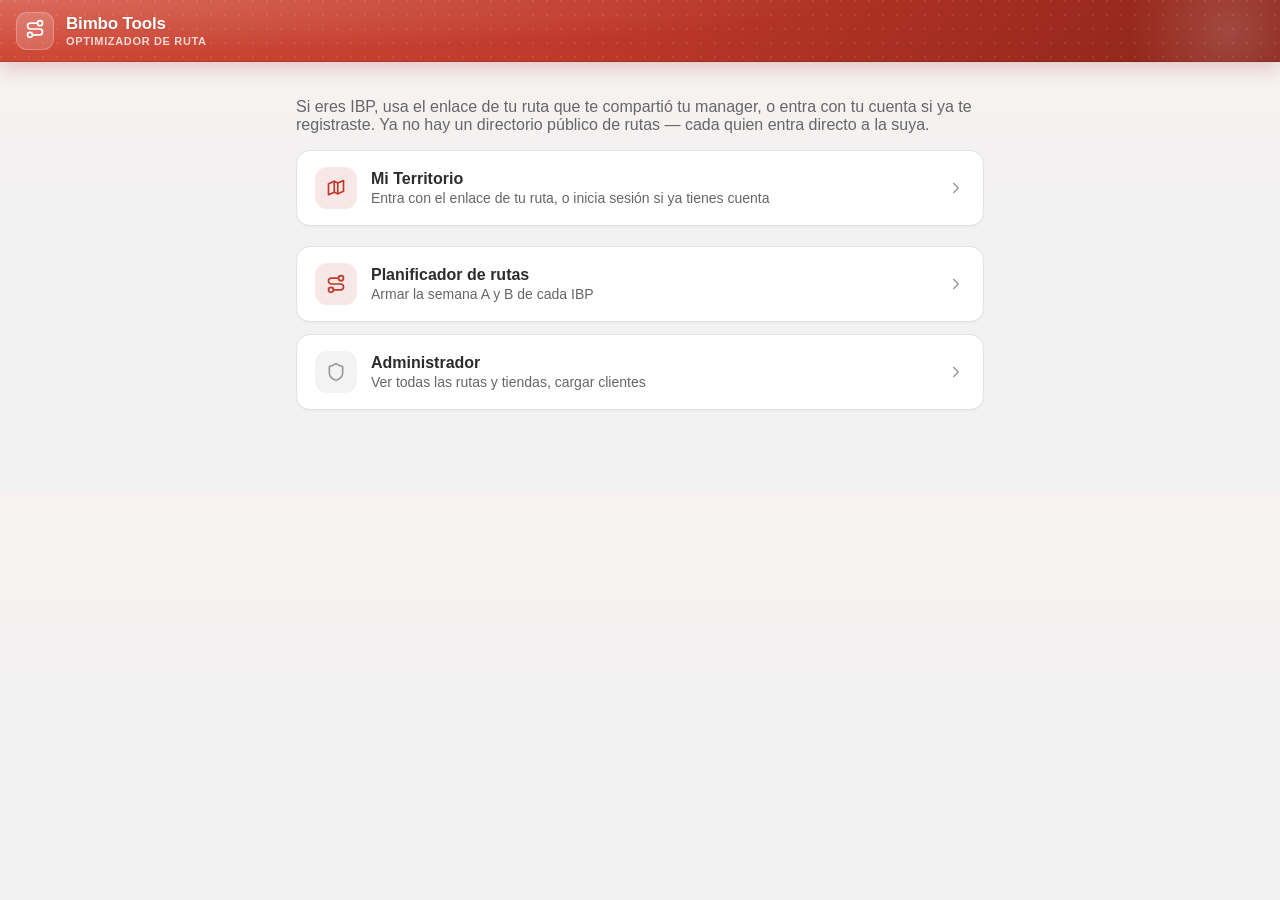
==== commit 25495df8: "Planificador de rutas semana A/B (rutas.html) Página nueva para armar el plan de visitas A/B por IBP" ====
--- a/index.html
+++ b/index.html
@@ -34,7 +34,16 @@
       <span class="chevron" data-icono="chevron"></span>
     </a>
 
-    <a class="role-card" href="admin.html" style="margin-top:20px;">
+    <a class="role-card" href="rutas.html" style="margin-top:20px;">
+      <span class="avatar tono-accent" data-icono="route" data-size="20"></span>
+      <div class="nombre">
+        <h2>Planificador de rutas</h2>
+        <p>Armar la semana A y B de cada IBP</p>
+      </div>
+      <span class="chevron" data-icono="chevron"></span>
+    </a>
+
+    <a class="role-card" href="admin.html" style="margin-top:12px;">
       <span class="avatar tono-gris" data-icono="shield" data-size="20"></span>
       <div class="nombre">
         <h2>Administrador</h2>
--- a/css/styles.css
+++ b/css/styles.css
@@ -674,7 +674,7 @@
   margin-top: 16px;
 }
 
-input[type="file"], input[type="text"], select {
+input[type="file"], input[type="text"], input[type="search"], select {
   width: 100%;
   padding: 8px;
   border: 1px solid var(--border);
@@ -1418,3 +1418,100 @@
   transform: translateX(3px);
   color: var(--accent);
 }
+
+/* Filtro DOS > ZSL > MSL > Ruta (admin.html, Territorios) */
+.filtros-jerarquia {
+  display: grid;
+  grid-template-columns: repeat(4, minmax(0, 1fr));
+  gap: 10px;
+  margin-bottom: 14px;
+}
+.filtros-jerarquia label {
+  display: flex;
+  flex-direction: column;
+  gap: 4px;
+  font-size: 12px;
+  font-weight: 600;
+  color: var(--gray);
+  min-width: 0;
+}
+.filtros-jerarquia select {
+  margin-top: 0;
+  width: 100%;
+}
+@media (max-width: 700px) {
+  .filtros-jerarquia { grid-template-columns: repeat(2, minmax(0, 1fr)); }
+}
+
+/* Territorios: exploración por niveles (admin.html) */
+.migas {
+  display: flex;
+  flex-wrap: wrap;
+  align-items: center;
+  gap: 6px;
+  font-size: 13px;
+  margin: 0 0 12px;
+  scroll-margin-top: 80px;
+}
+.migas a { color: var(--accent); cursor: pointer; font-weight: 600; }
+.migas a:hover { text-decoration: underline; }
+.migas strong { color: var(--dark); }
+.migas-sep { color: var(--gray); }
+
+.drill-header {
+  display: flex;
+  justify-content: space-between;
+  align-items: center;
+  flex-wrap: wrap;
+  gap: 10px;
+  margin-bottom: 12px;
+}
+.drill-acciones { display: flex; gap: 8px; align-items: center; flex: 1 1 260px; justify-content: flex-end; }
+.drill-acciones input[type="search"] { margin-top: 0; flex: 1 1 200px; max-width: 340px; min-width: 0; }
+
+.drill-grid {
+  display: grid;
+  grid-template-columns: repeat(auto-fill, minmax(230px, 1fr));
+  gap: 12px;
+}
+.drill-card {
+  text-align: left;
+  font: inherit;
+  color: inherit;
+  background: var(--white);
+  border: 1px solid var(--border);
+  border-radius: 14px;
+  padding: 14px 16px;
+  display: flex;
+  flex-direction: column;
+  gap: 6px;
+  cursor: pointer;
+  min-width: 0;
+  transition: border-color 0.15s, box-shadow 0.15s, transform 0.15s;
+}
+.drill-card:hover, .drill-card:focus-visible {
+  border-color: var(--accent);
+  box-shadow: 0 4px 14px rgba(0, 0, 0, 0.08);
+  transform: translateY(-1px);
+  outline: none;
+}
+.drill-nombre { font-weight: 700; font-size: 15px; color: var(--dark); overflow-wrap: anywhere; }
+.drill-nombre .ruta-num { color: var(--accent); margin-right: 4px; }
+.drill-extra { font-size: 12px; color: var(--gray); }
+.drill-total { font-size: 13px; color: var(--gray); }
+.drill-total strong { font-size: 22px; color: var(--dark); font-variant-numeric: tabular-nums; margin-right: 2px; }
+.drill-chips { display: flex; flex-wrap: wrap; gap: 4px; }
+.drill-chips .chip { font-size: 11px; }
+
+details.herramientas > summary {
+  cursor: pointer;
+  font-weight: 700;
+  color: var(--dark);
+  list-style-position: inside;
+}
+details.herramientas[open] > summary { margin-bottom: 12px; }
+details.herramientas .herramienta + .herramienta {
+  border-top: 1px solid var(--border);
+  margin-top: 16px;
+  padding-top: 16px;
+}
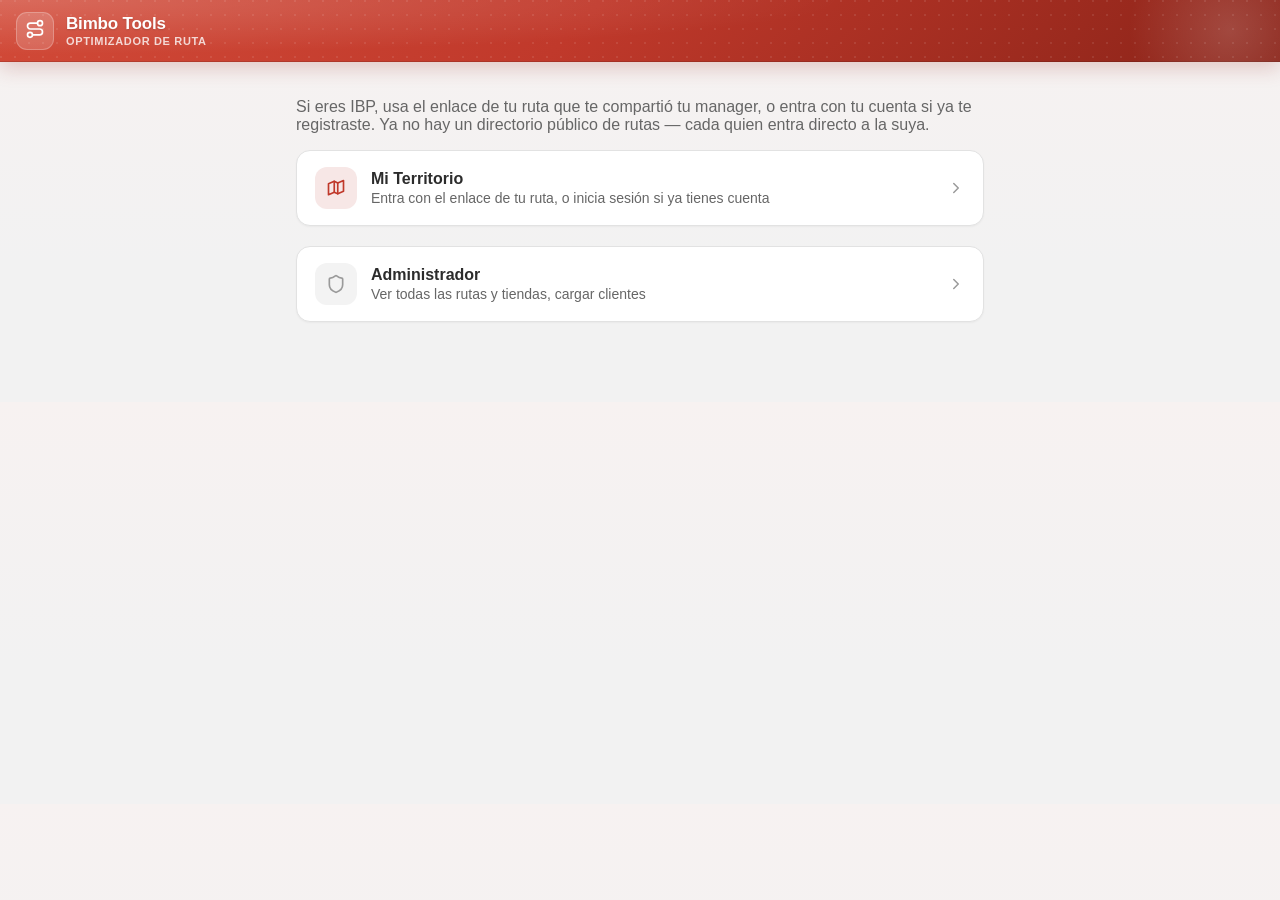
==== commit fcafb324: "Planificador de rutas: solo admin, DOS, ZSL y MSL Quita la tarjeta del inicio, bloquea la página par" ====
--- a/index.html
+++ b/index.html
@@ -34,16 +34,7 @@
       <span class="chevron" data-icono="chevron"></span>
     </a>
 
-    <a class="role-card" href="rutas.html" style="margin-top:20px;">
-      <span class="avatar tono-accent" data-icono="route" data-size="20"></span>
-      <div class="nombre">
-        <h2>Planificador de rutas</h2>
-        <p>Armar la semana A y B de cada IBP</p>
-      </div>
-      <span class="chevron" data-icono="chevron"></span>
-    </a>
-
-    <a class="role-card" href="admin.html" style="margin-top:12px;">
+    <a class="role-card" href="admin.html" style="margin-top:20px;">
       <span class="avatar tono-gris" data-icono="shield" data-size="20"></span>
       <div class="nombre">
         <h2>Administrador</h2>
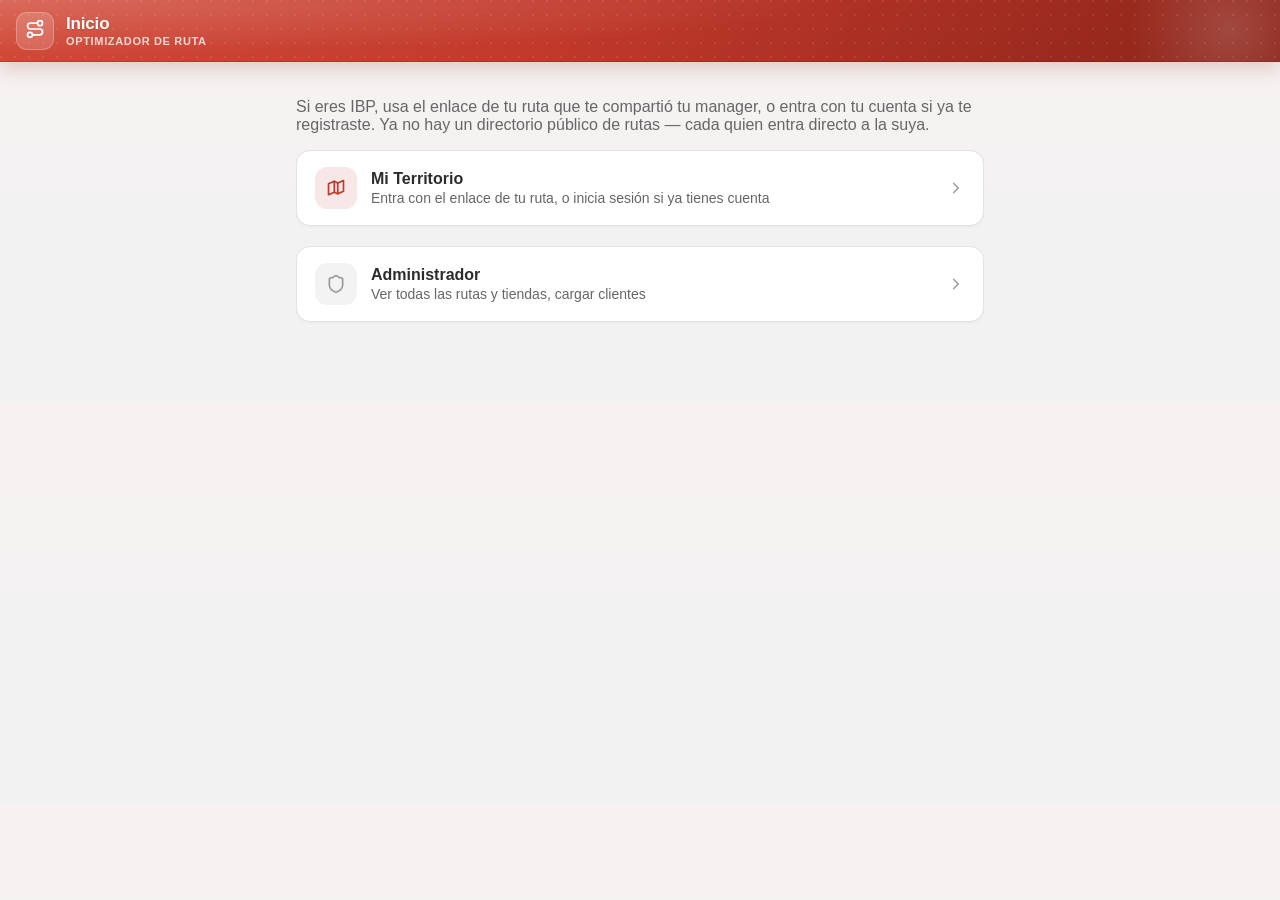
==== commit 30ef0401: "Sin nombres de marca en el código; llaves de avisos fuera del repositorio - El nombre de la app vien" ====
--- a/index.html
+++ b/index.html
@@ -3,7 +3,9 @@
 <head>
   <meta charset="UTF-8" />
   <meta name="viewport" content="width=device-width, initial-scale=1, viewport-fit=cover" />
-  <title>Bimbo Tools</title>
+  <title data-base="Inicio">Inicio</title>
+  <script src="js/config.js"></script>
+  <script src="js/marca.js"></script>
   <link rel="manifest" href="manifest.json" />
   <meta name="theme-color" content="#c0392b" />
   <link rel="icon" href="icons/icon-192.png" />
@@ -15,7 +17,7 @@
   <header class="topbar">
     <div class="topbar-brand">
       <span class="brand-mark"><span data-icono="route" data-size="20"></span></span>
-      <div class="topbar-title"><h1>Bimbo Tools</h1><span class="topbar-sub">Optimizador de Ruta</span></div>
+      <div class="topbar-title"><h1 data-marca="nombre_app">Inicio</h1><span class="topbar-sub">Optimizador de Ruta</span></div>
     </div>
   </header>
 
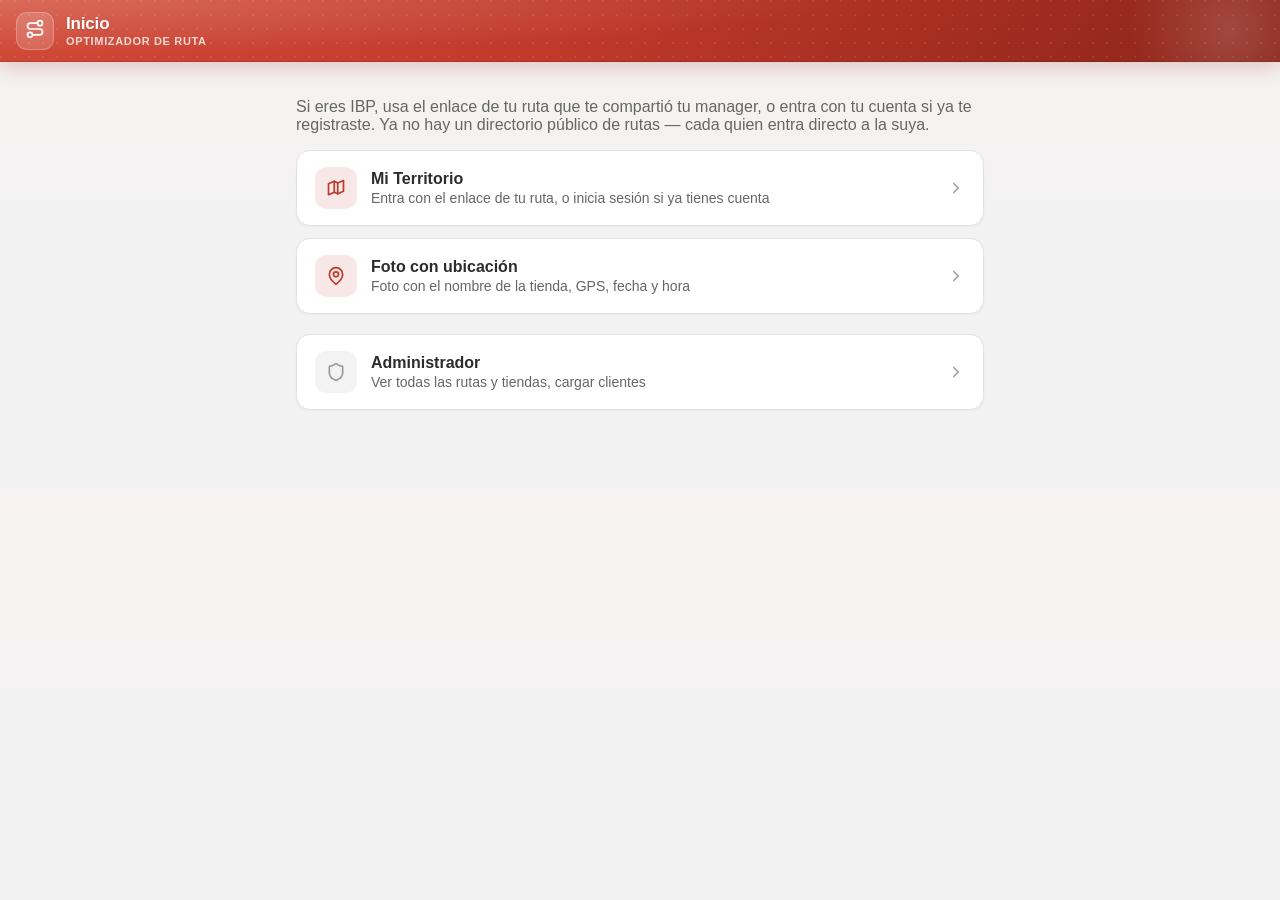
==== commit 8c48bd8d: "Foto con ubicación: sello con nombre de tienda, GPS, fecha y mini mapa Detecta la tienda más cercana" ====
--- a/index.html
+++ b/index.html
@@ -36,6 +36,15 @@
       <span class="chevron" data-icono="chevron"></span>
     </a>
 
+    <a class="role-card" href="foto.html" style="margin-top:12px;">
+      <span class="avatar tono-accent" data-icono="pin" data-size="20"></span>
+      <div class="nombre">
+        <h2>Foto con ubicación</h2>
+        <p>Foto con el nombre de la tienda, GPS, fecha y hora</p>
+      </div>
+      <span class="chevron" data-icono="chevron"></span>
+    </a>
+
     <a class="role-card" href="admin.html" style="margin-top:20px;">
       <span class="avatar tono-gris" data-icono="shield" data-size="20"></span>
       <div class="nombre">
--- a/css/styles.css
+++ b/css/styles.css
@@ -1510,6 +1510,12 @@
   list-style-position: inside;
 }
 details.herramientas[open] > summary { margin-bottom: 12px; }
+.cuentas-fila { display: flex; gap: 8px; flex-wrap: wrap; align-items: center; margin-top: 10px; }
+.cuentas-fila input { flex: 1; min-width: 200px; font: inherit; font-size: 14px; padding: 8px 10px; border: 1px solid var(--border); border-radius: 8px; }
+.cuentas-fila .btn { margin-top: 0; }
+.cuenta-info { font-size: 13px; line-height: 1.6; margin-top: 10px; }
+.cuenta-info:empty { display: none; }
+
 details.herramientas .herramienta + .herramienta {
   border-top: 1px solid var(--border);
   margin-top: 16px;
